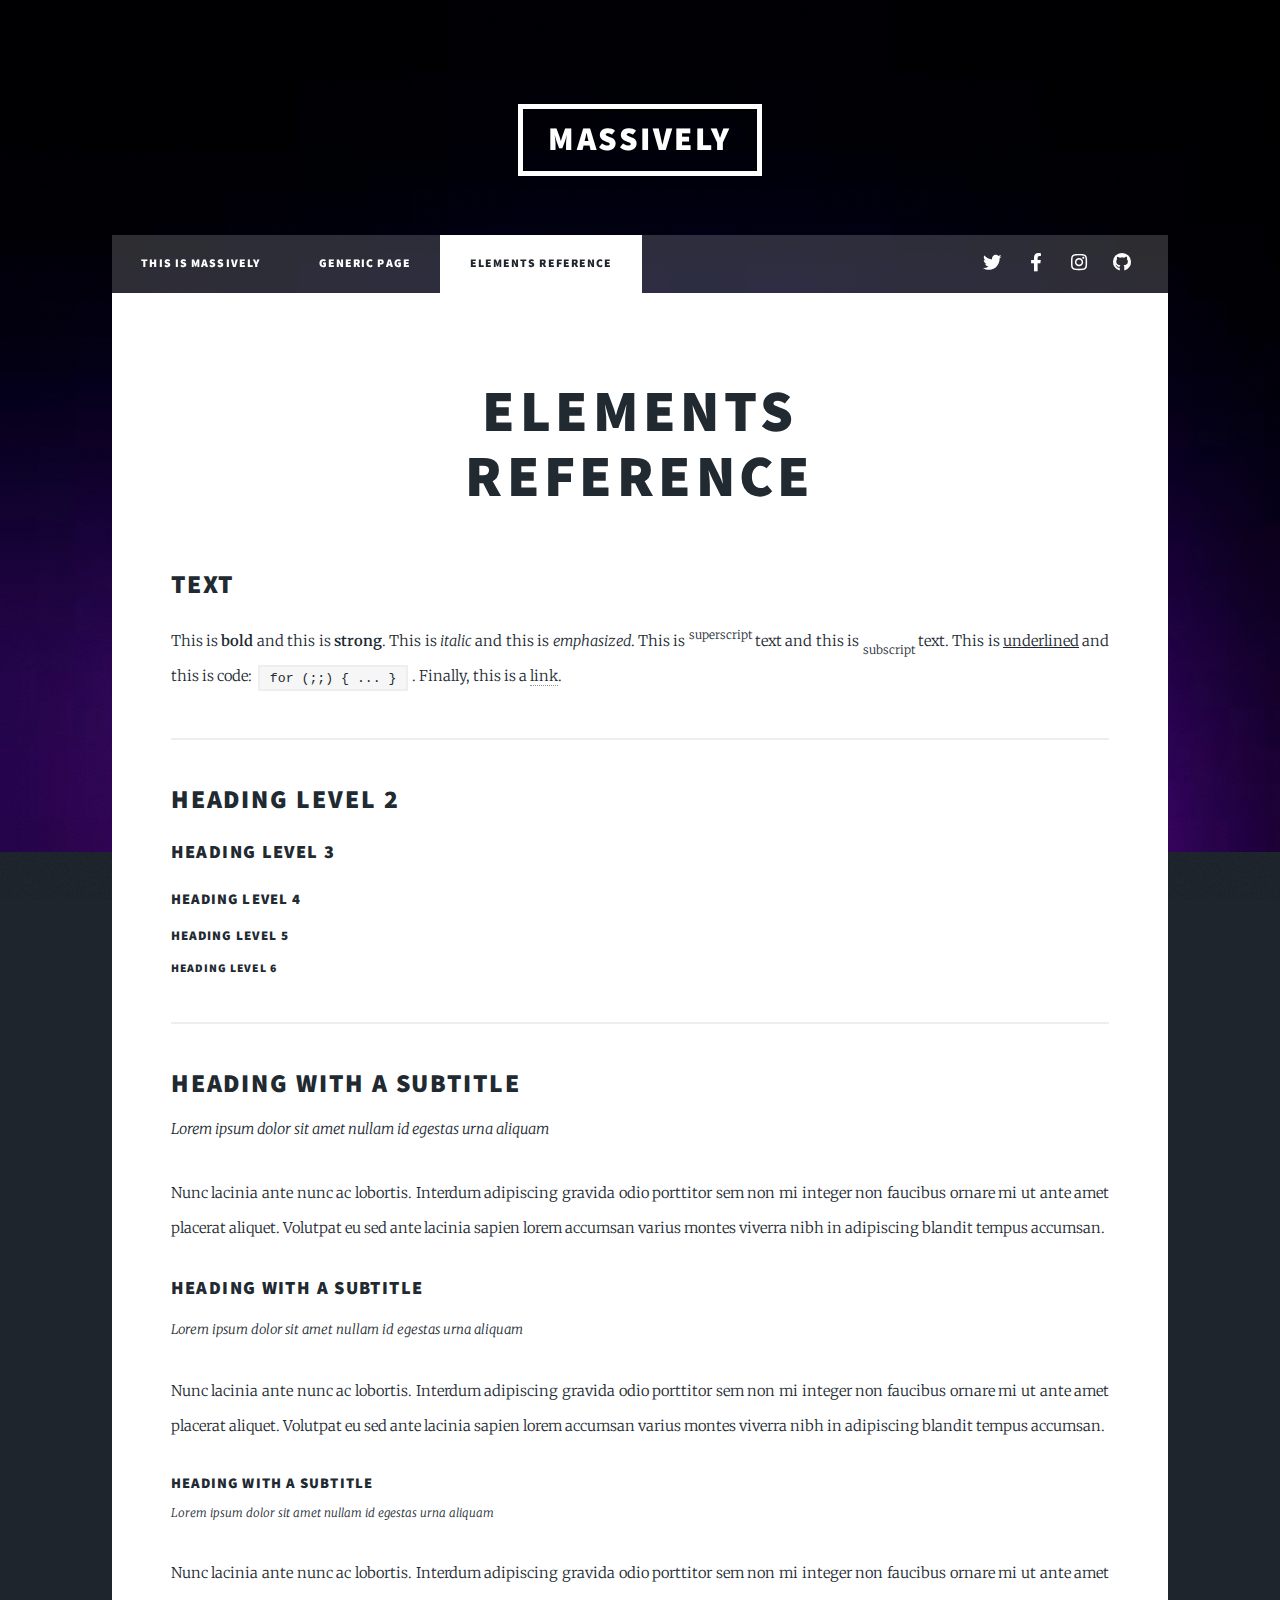
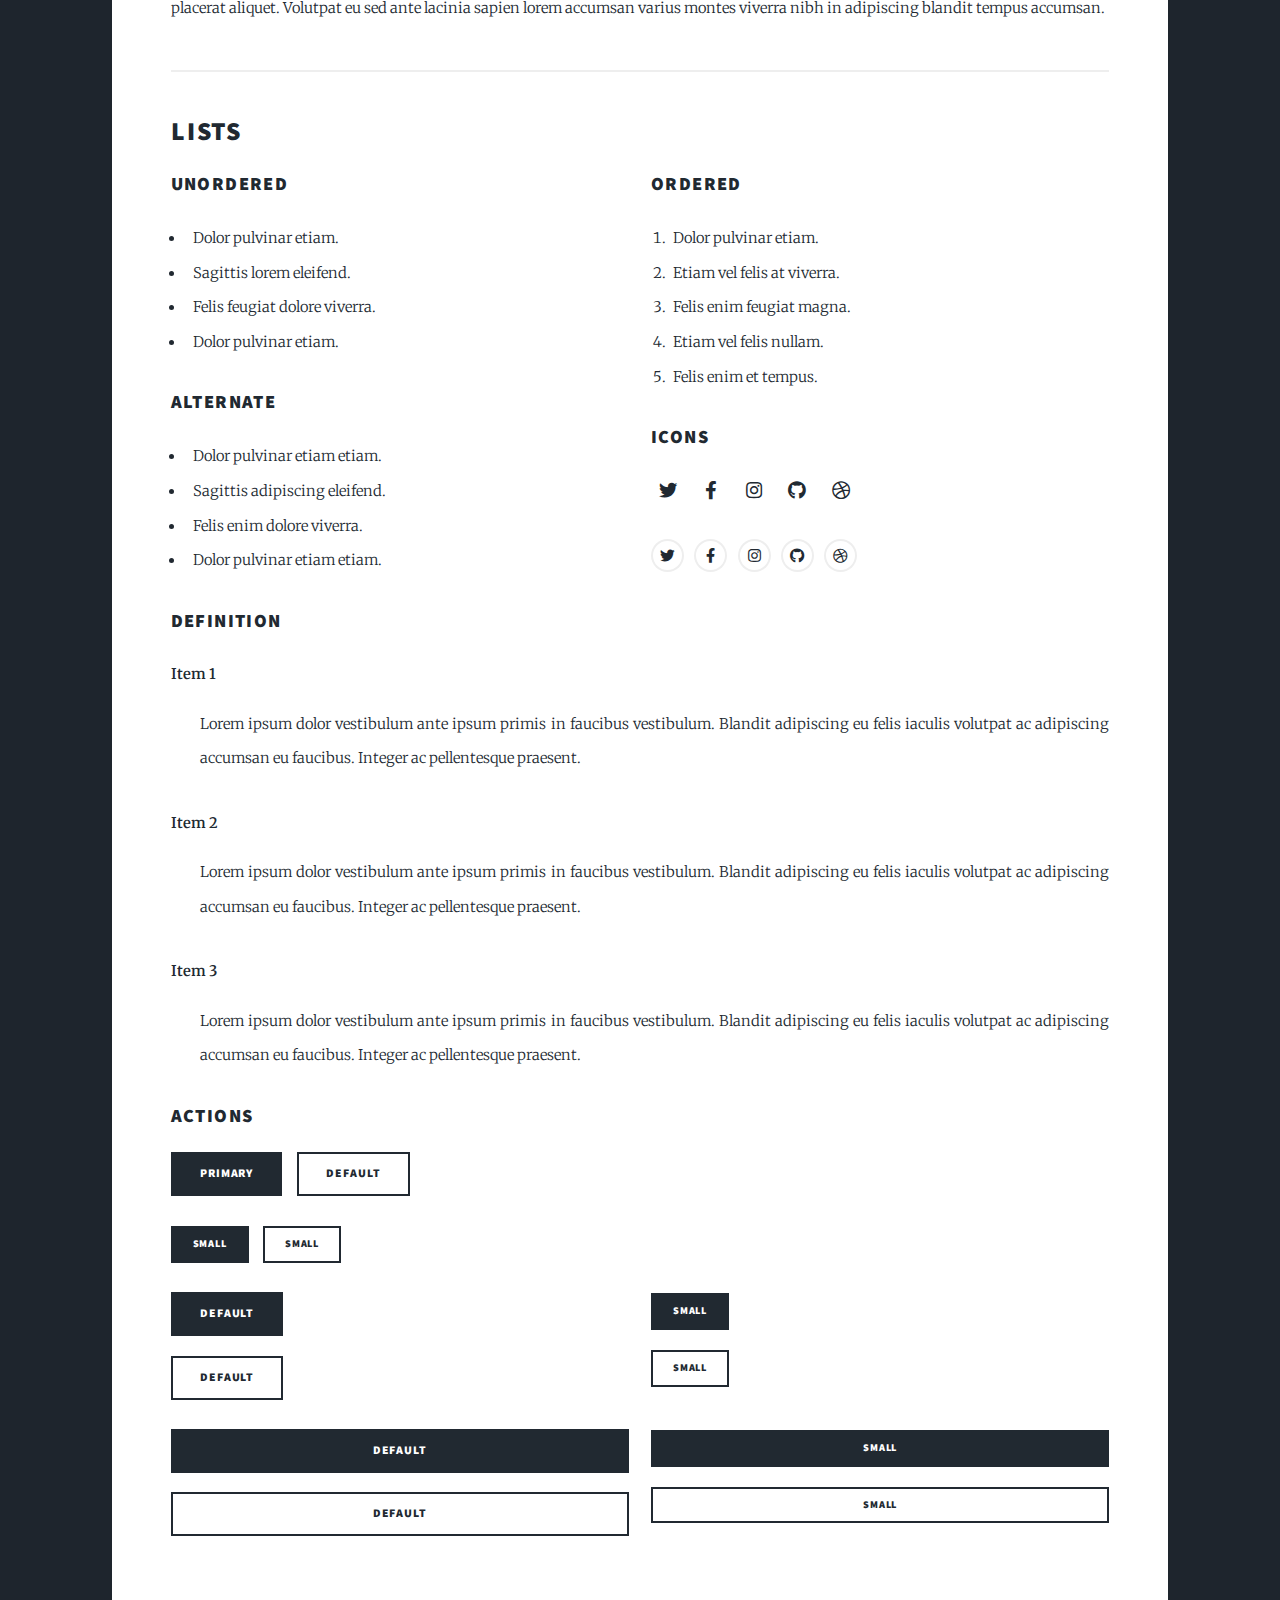
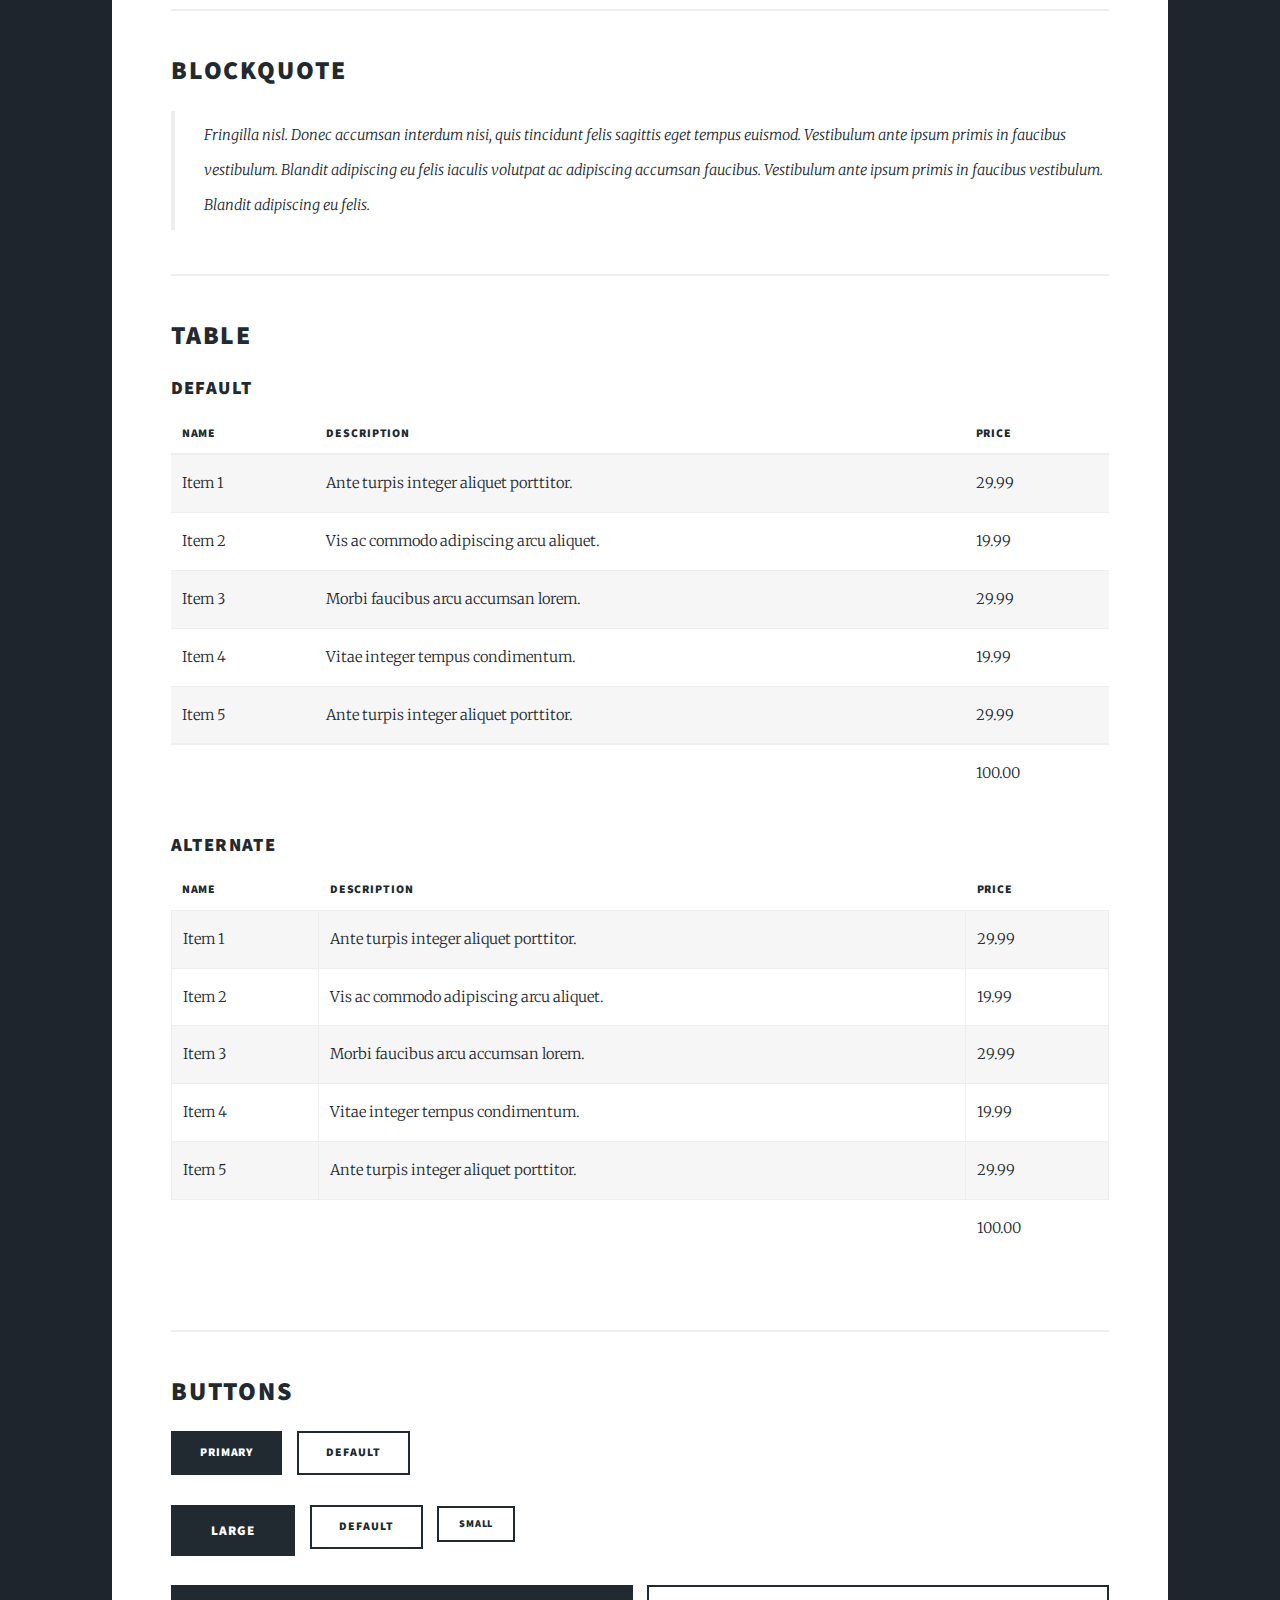
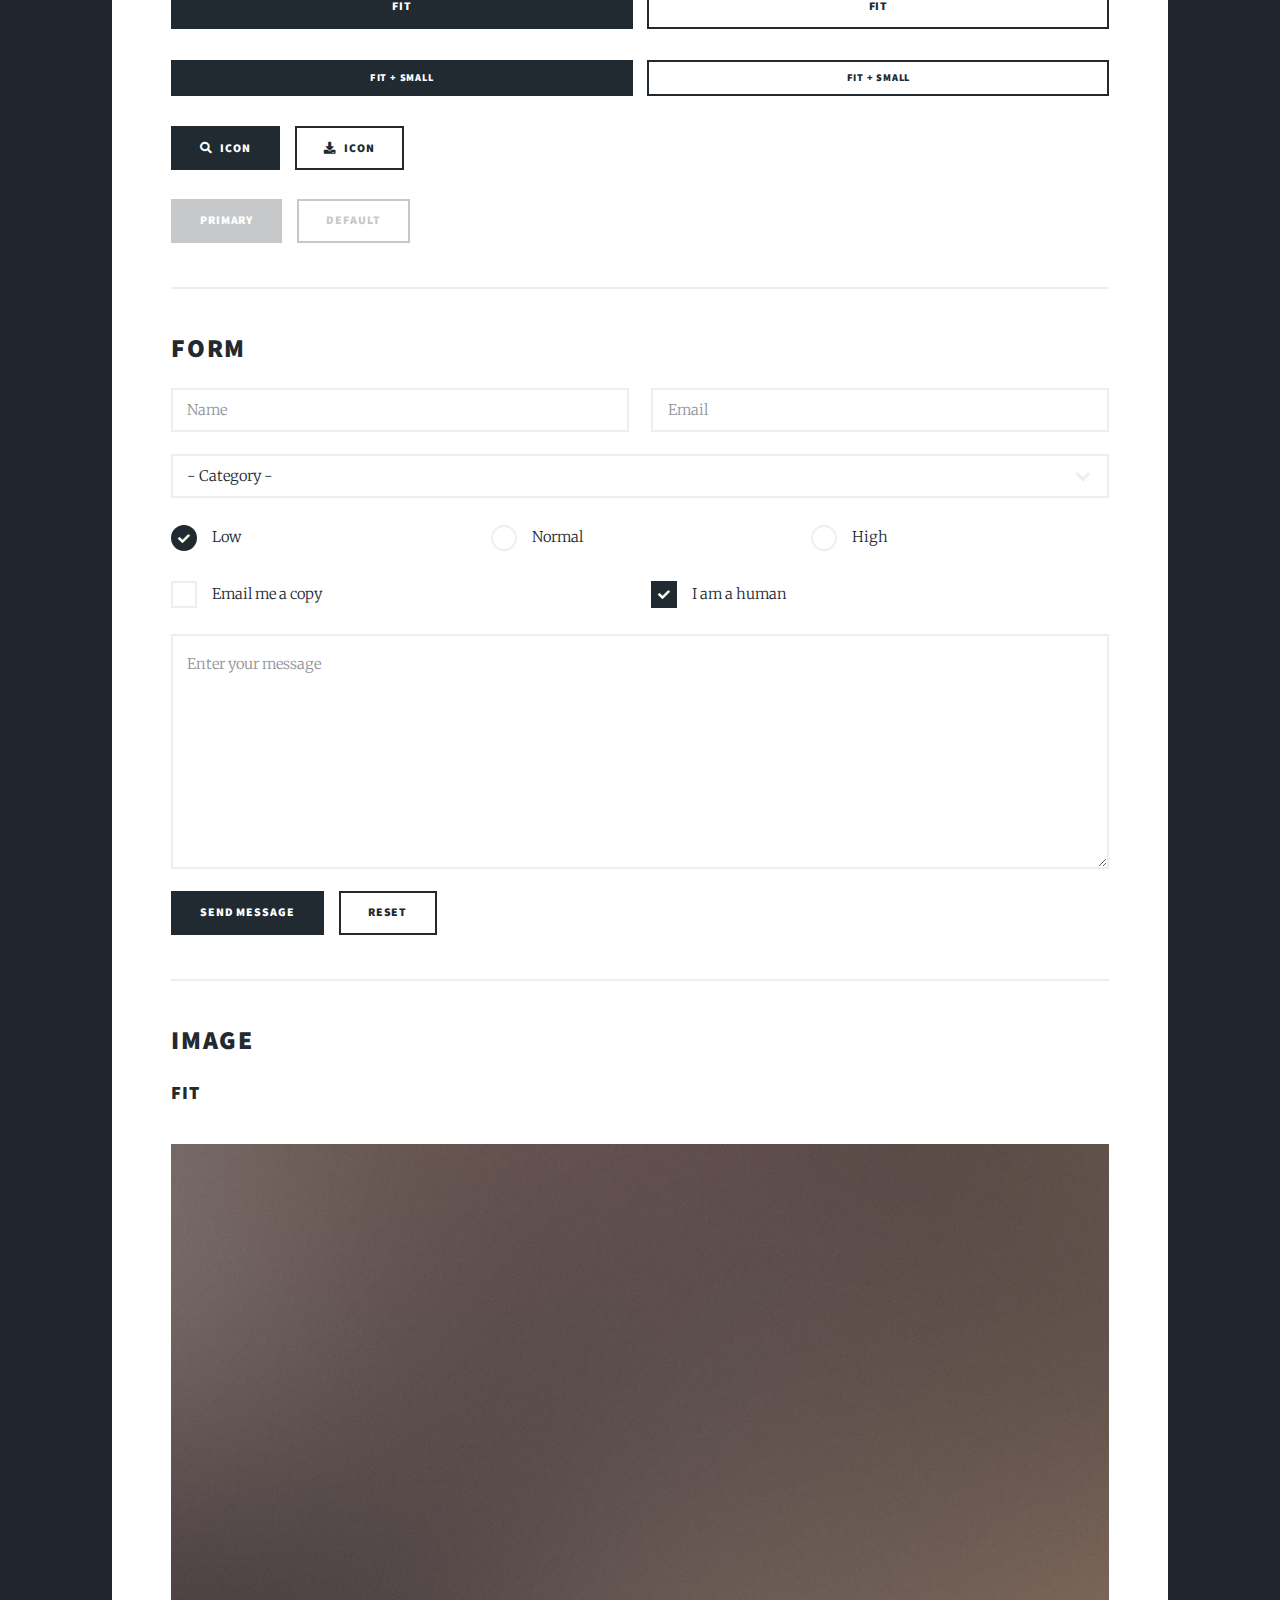
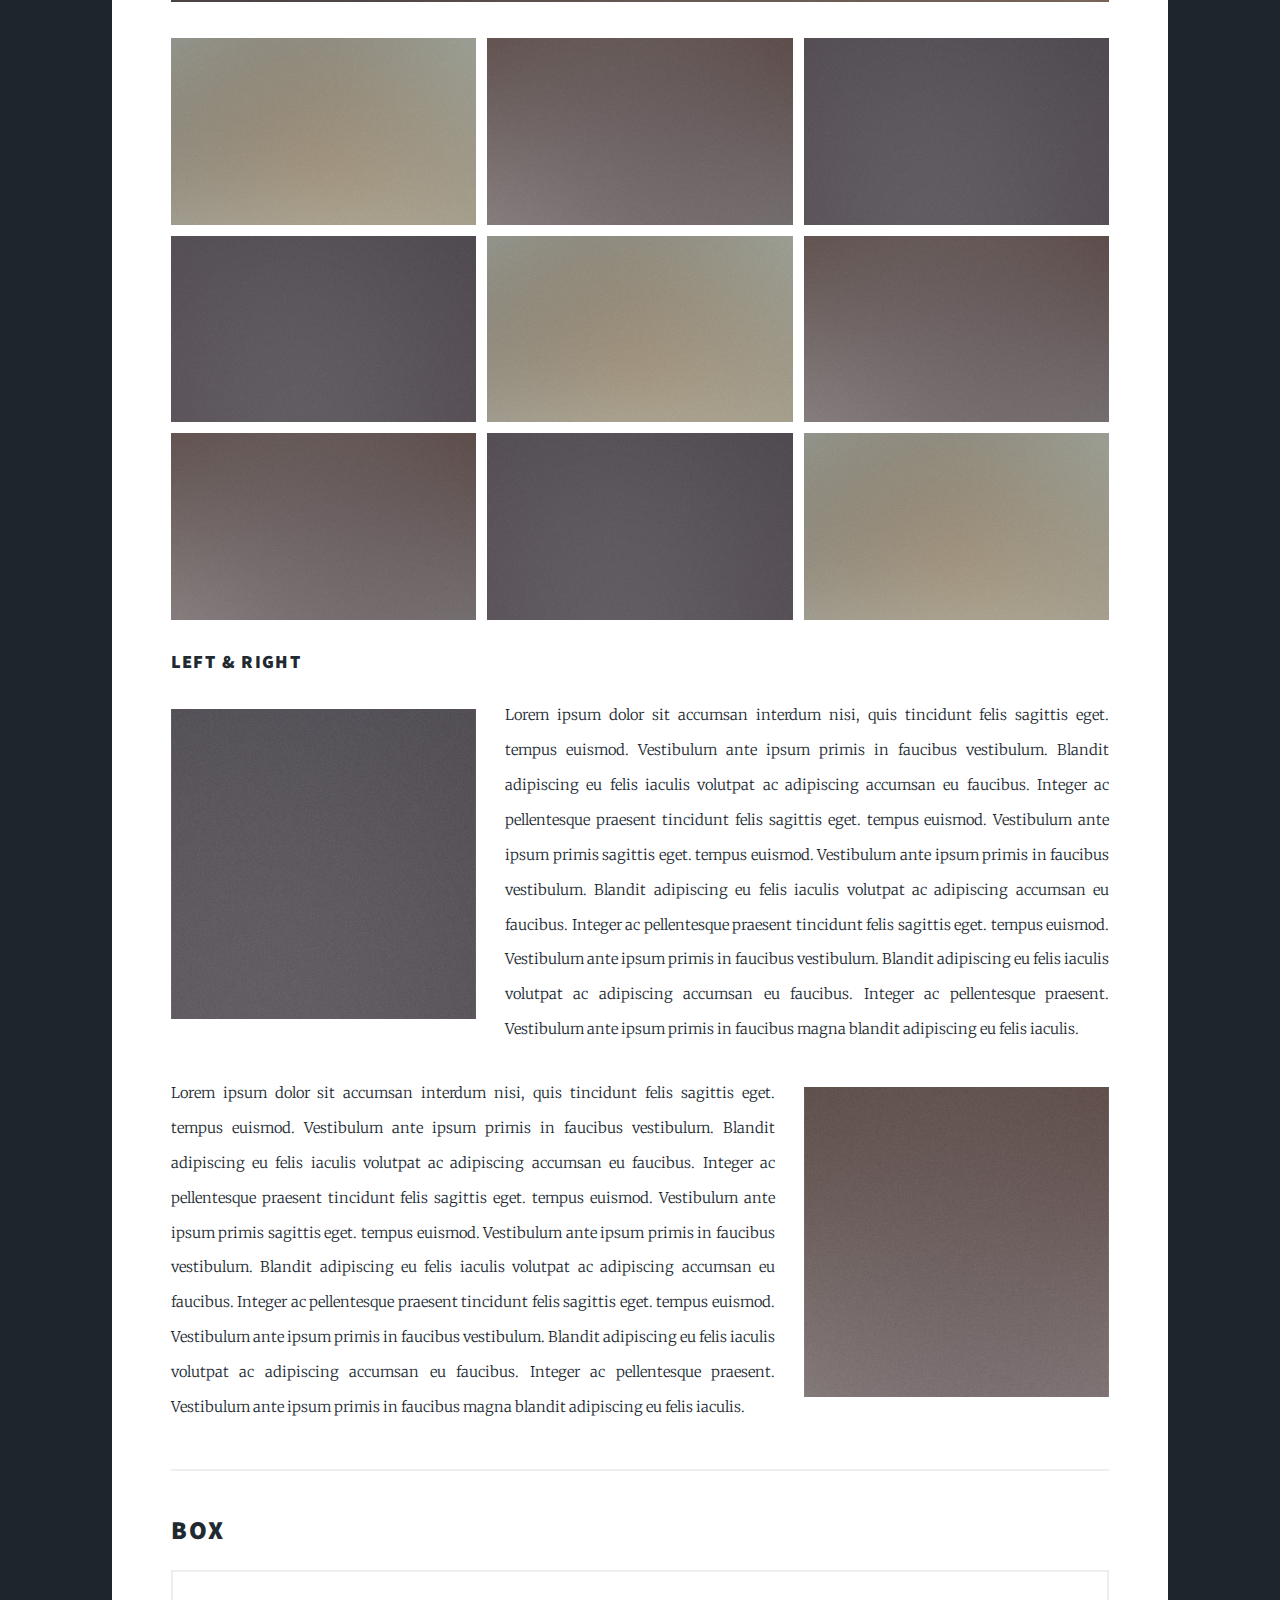
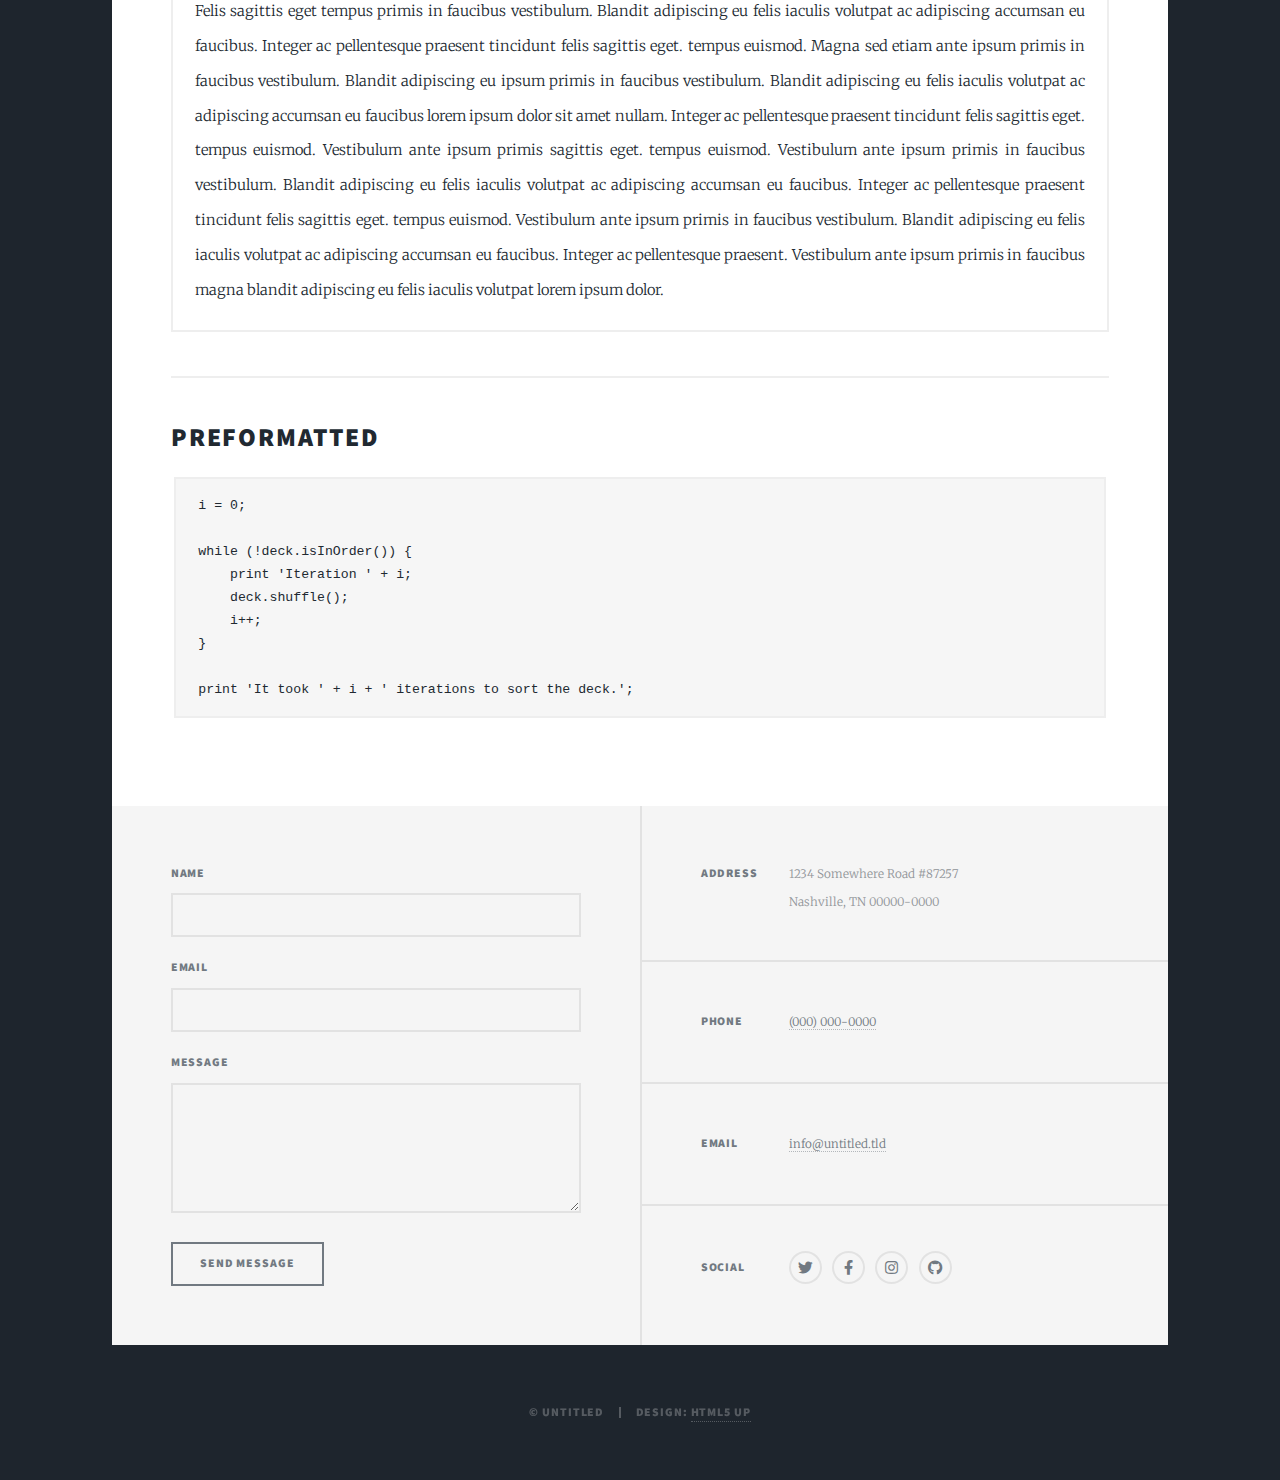
==== elements.html @ b2bcfc49 "Add files via upload" ====
<!DOCTYPE HTML>
<!--
	Massively by HTML5 UP
	html5up.net | @ajlkn
	Free for personal and commercial use under the CCA 3.0 license (html5up.net/license)
-->
<html>
	<head>
		<title>Elements Reference - Massively by HTML5 UP</title>
		<meta charset="utf-8" />
		<meta name="viewport" content="width=device-width, initial-scale=1, user-scalable=no" />
		<link rel="stylesheet" href="assets/css/main.css" />
		<noscript><link rel="stylesheet" href="assets/css/noscript.css" /></noscript>
	</head>
	<body class="is-preload">

		<!-- Wrapper -->
			<div id="wrapper">

				<!-- Header -->
					<header id="header">
						<a href="index.html" class="logo">Massively</a>
					</header>

				<!-- Nav -->
					<nav id="nav">
						<ul class="links">
							<li><a href="index.html">This is Massively</a></li>
							<li><a href="generic.html">Generic Page</a></li>
							<li class="active"><a href="elements.html">Elements Reference</a></li>
						</ul>
						<ul class="icons">
							<li><a href="#" class="icon brands fa-twitter"><span class="label">Twitter</span></a></li>
							<li><a href="#" class="icon brands fa-facebook-f"><span class="label">Facebook</span></a></li>
							<li><a href="#" class="icon brands fa-instagram"><span class="label">Instagram</span></a></li>
							<li><a href="#" class="icon brands fa-github"><span class="label">GitHub</span></a></li>
						</ul>
					</nav>

				<!-- Main -->
					<div id="main">

						<!-- Post -->
							<section class="post">
								<header class="major">
									<h1>Elements<br />
									Reference</h1>
								</header>

								<!-- Text stuff -->
									<h2>Text</h2>
									<p>This is <b>bold</b> and this is <strong>strong</strong>. This is <i>italic</i> and this is <em>emphasized</em>.
									This is <sup>superscript</sup> text and this is <sub>subscript</sub> text.
									This is <u>underlined</u> and this is code: <code>for (;;) { ... }</code>.
									Finally, this is a <a href="#">link</a>.</p>
									<hr />
									<h2>Heading Level 2</h2>
									<h3>Heading Level 3</h3>
									<h4>Heading Level 4</h4>
									<h5>Heading Level 5</h5>
									<h6>Heading Level 6</h6>
									<hr />
									<header>
										<h2>Heading with a Subtitle</h2>
										<p>Lorem ipsum dolor sit amet nullam id egestas urna aliquam</p>
									</header>
									<p>Nunc lacinia ante nunc ac lobortis. Interdum adipiscing gravida odio porttitor sem non mi integer non faucibus ornare mi ut ante amet placerat aliquet. Volutpat eu sed ante lacinia sapien lorem accumsan varius montes viverra nibh in adipiscing blandit tempus accumsan.</p>
									<header>
										<h3>Heading with a Subtitle</h3>
										<p>Lorem ipsum dolor sit amet nullam id egestas urna aliquam</p>
									</header>
									<p>Nunc lacinia ante nunc ac lobortis. Interdum adipiscing gravida odio porttitor sem non mi integer non faucibus ornare mi ut ante amet placerat aliquet. Volutpat eu sed ante lacinia sapien lorem accumsan varius montes viverra nibh in adipiscing blandit tempus accumsan.</p>
									<header>
										<h4>Heading with a Subtitle</h4>
										<p>Lorem ipsum dolor sit amet nullam id egestas urna aliquam</p>
									</header>
									<p>Nunc lacinia ante nunc ac lobortis. Interdum adipiscing gravida odio porttitor sem non mi integer non faucibus ornare mi ut ante amet placerat aliquet. Volutpat eu sed ante lacinia sapien lorem accumsan varius montes viverra nibh in adipiscing blandit tempus accumsan.</p>

									<hr />

								<!-- Lists -->
									<h2>Lists</h2>
									<div class="row">
										<div class="col-6 col-12-small">

											<h3>Unordered</h3>
											<ul>
												<li>Dolor pulvinar etiam.</li>
												<li>Sagittis lorem eleifend.</li>
												<li>Felis feugiat dolore viverra.</li>
												<li>Dolor pulvinar etiam.</li>
											</ul>

											<h3>Alternate</h3>
											<ul class="alt">
												<li>Dolor pulvinar etiam etiam.</li>
												<li>Sagittis adipiscing eleifend.</li>
												<li>Felis enim dolore viverra.</li>
												<li>Dolor pulvinar etiam etiam.</li>
											</ul>

										</div>
										<div class="col-6 col-12-small">

											<h3>Ordered</h3>
											<ol>
												<li>Dolor pulvinar etiam.</li>
												<li>Etiam vel felis at viverra.</li>
												<li>Felis enim feugiat magna.</li>
												<li>Etiam vel felis nullam.</li>
												<li>Felis enim et tempus.</li>
											</ol>

											<h3>Icons</h3>
											<ul class="icons">
												<li><a href="#" class="icon brands fa-twitter"><span class="label">Twitter</span></a></li>
												<li><a href="#" class="icon brands fa-facebook-f"><span class="label">Facebook</span></a></li>
												<li><a href="#" class="icon brands fa-instagram"><span class="label">Instagram</span></a></li>
												<li><a href="#" class="icon brands fa-github"><span class="label">Github</span></a></li>
												<li><a href="#" class="icon brands fa-dribbble"><span class="label">Dribbble</span></a></li>
											</ul>
											<ul class="icons alt">
												<li><a href="#" class="icon brands alt fa-twitter"><span class="label">Twitter</span></a></li>
												<li><a href="#" class="icon brands alt fa-facebook-f"><span class="label">Facebook</span></a></li>
												<li><a href="#" class="icon brands alt fa-instagram"><span class="label">Instagram</span></a></li>
												<li><a href="#" class="icon brands alt fa-github"><span class="label">Github</span></a></li>
												<li><a href="#" class="icon brands alt fa-dribbble"><span class="label">Dribbble</span></a></li>
											</ul>

										</div>
									</div>
									<h3>Definition</h3>
									<dl>
										<dt>Item 1</dt>
										<dd>
											<p>Lorem ipsum dolor vestibulum ante ipsum primis in faucibus vestibulum. Blandit adipiscing eu felis iaculis volutpat ac adipiscing accumsan eu faucibus. Integer ac pellentesque praesent.</p>
										</dd>
										<dt>Item 2</dt>
										<dd>
											<p>Lorem ipsum dolor vestibulum ante ipsum primis in faucibus vestibulum. Blandit adipiscing eu felis iaculis volutpat ac adipiscing accumsan eu faucibus. Integer ac pellentesque praesent.</p>
										</dd>
										<dt>Item 3</dt>
										<dd>
											<p>Lorem ipsum dolor vestibulum ante ipsum primis in faucibus vestibulum. Blandit adipiscing eu felis iaculis volutpat ac adipiscing accumsan eu faucibus. Integer ac pellentesque praesent.</p>
										</dd>
									</dl>

									<h3>Actions</h3>
									<ul class="actions">
										<li><a href="#" class="button primary">Primary</a></li>
										<li><a href="#" class="button">Default</a></li>
									</ul>
									<ul class="actions small">
										<li><a href="#" class="button primary small">Small</a></li>
										<li><a href="#" class="button small">Small</a></li>
									</ul>
									<div class="row">
										<div class="col-6 col-12-small">
											<ul class="actions stacked">
												<li><a href="#" class="button primary">Default</a></li>
												<li><a href="#" class="button">Default</a></li>
											</ul>
										</div>
										<div class="col-6 col-12-small">
											<ul class="actions stacked">
												<li><a href="#" class="button primary small">Small</a></li>
												<li><a href="#" class="button small">Small</a></li>
											</ul>
										</div>
									</div>
									<div class="row">
										<div class="col-6 col-12-small">
											<ul class="actions stacked">
												<li><a href="#" class="button primary fit">Default</a></li>
												<li><a href="#" class="button fit">Default</a></li>
											</ul>
										</div>
										<div class="col-6 col-12-small">
											<ul class="actions stacked">
												<li><a href="#" class="button primary small fit">Small</a></li>
												<li><a href="#" class="button small fit">Small</a></li>
											</ul>
										</div>
									</div>

									<hr />

								<!-- Blockquote -->
									<h2>Blockquote</h2>
									<blockquote>Fringilla nisl. Donec accumsan interdum nisi, quis tincidunt felis sagittis eget tempus euismod. Vestibulum ante ipsum primis in faucibus vestibulum. Blandit adipiscing eu felis iaculis volutpat ac adipiscing accumsan faucibus. Vestibulum ante ipsum primis in faucibus vestibulum. Blandit adipiscing eu felis.</blockquote>

									<hr />

								<!-- Table -->
									<h2>Table</h2>

									<h3>Default</h3>
									<div class="table-wrapper">
										<table>
											<thead>
												<tr>
													<th>Name</th>
													<th>Description</th>
													<th>Price</th>
												</tr>
											</thead>
											<tbody>
												<tr>
													<td>Item 1</td>
													<td>Ante turpis integer aliquet porttitor.</td>
													<td>29.99</td>
												</tr>
												<tr>
													<td>Item 2</td>
													<td>Vis ac commodo adipiscing arcu aliquet.</td>
													<td>19.99</td>
												</tr>
												<tr>
													<td>Item 3</td>
													<td> Morbi faucibus arcu accumsan lorem.</td>
													<td>29.99</td>
												</tr>
												<tr>
													<td>Item 4</td>
													<td>Vitae integer tempus condimentum.</td>
													<td>19.99</td>
												</tr>
												<tr>
													<td>Item 5</td>
													<td>Ante turpis integer aliquet porttitor.</td>
													<td>29.99</td>
												</tr>
											</tbody>
											<tfoot>
												<tr>
													<td colspan="2"></td>
													<td>100.00</td>
												</tr>
											</tfoot>
										</table>
									</div>

									<h3>Alternate</h3>
									<div class="table-wrapper">
										<table class="alt">
											<thead>
												<tr>
													<th>Name</th>
													<th>Description</th>
													<th>Price</th>
												</tr>
											</thead>
											<tbody>
												<tr>
													<td>Item 1</td>
													<td>Ante turpis integer aliquet porttitor.</td>
													<td>29.99</td>
												</tr>
												<tr>
													<td>Item 2</td>
													<td>Vis ac commodo adipiscing arcu aliquet.</td>
													<td>19.99</td>
												</tr>
												<tr>
													<td>Item 3</td>
													<td> Morbi faucibus arcu accumsan lorem.</td>
													<td>29.99</td>
												</tr>
												<tr>
													<td>Item 4</td>
													<td>Vitae integer tempus condimentum.</td>
													<td>19.99</td>
												</tr>
												<tr>
													<td>Item 5</td>
													<td>Ante turpis integer aliquet porttitor.</td>
													<td>29.99</td>
												</tr>
											</tbody>
											<tfoot>
												<tr>
													<td colspan="2"></td>
													<td>100.00</td>
												</tr>
											</tfoot>
										</table>
									</div>

									<hr />

								<!-- Buttons -->
									<h2>Buttons</h2>
									<ul class="actions">
										<li><a href="#" class="button primary">Primary</a></li>
										<li><a href="#" class="button">Default</a></li>
									</ul>
									<ul class="actions">
										<li><a href="#" class="button primary large">Large</a></li>
										<li><a href="#" class="button">Default</a></li>
										<li><a href="#" class="button small">Small</a></li>
									</ul>
									<ul class="actions fit">
										<li><a href="#" class="button primary fit">Fit</a></li>
										<li><a href="#" class="button fit">Fit</a></li>
									</ul>
									<ul class="actions fit small">
										<li><a href="#" class="button primary fit small">Fit + Small</a></li>
										<li><a href="#" class="button fit small">Fit + Small</a></li>
									</ul>
									<ul class="actions">
										<li><a href="#" class="button primary icon solid fa-search">Icon</a></li>
										<li><a href="#" class="button icon solid fa-download">Icon</a></li>
									</ul>
									<ul class="actions">
										<li><span class="button primary disabled">Primary</span></li>
										<li><span class="button disabled">Default</span></li>
									</ul>

									<hr />

								<!-- Form -->
									<h2>Form</h2>

									<form method="post" action="#">
										<div class="row gtr-uniform">
											<div class="col-6 col-12-xsmall">
												<input type="text" name="demo-name" id="demo-name" value="" placeholder="Name" />
											</div>
											<div class="col-6 col-12-xsmall">
												<input type="email" name="demo-email" id="demo-email" value="" placeholder="Email" />
											</div>
											<!-- Break -->
											<div class="col-12">
												<select name="demo-category" id="demo-category">
													<option value="">- Category -</option>
													<option value="1">Manufacturing</option>
													<option value="1">Shipping</option>
													<option value="1">Administration</option>
													<option value="1">Human Resources</option>
												</select>
											</div>
											<!-- Break -->
											<div class="col-4 col-12-small">
												<input type="radio" id="demo-priority-low" name="demo-priority" checked>
												<label for="demo-priority-low">Low</label>
											</div>
											<div class="col-4 col-12-small">
												<input type="radio" id="demo-priority-normal" name="demo-priority">
												<label for="demo-priority-normal">Normal</label>
											</div>
											<div class="col-4 col-12-small">
												<input type="radio" id="demo-priority-high" name="demo-priority">
												<label for="demo-priority-high">High</label>
											</div>
											<!-- Break -->
											<div class="col-6 col-12-small">
												<input type="checkbox" id="demo-copy" name="demo-copy">
												<label for="demo-copy">Email me a copy</label>
											</div>
											<div class="col-6 col-12-small">
												<input type="checkbox" id="demo-human" name="demo-human" checked>
												<label for="demo-human">I am a human</label>
											</div>
											<!-- Break -->
											<div class="col-12">
												<textarea name="demo-message" id="demo-message" placeholder="Enter your message" rows="6"></textarea>
											</div>
											<!-- Break -->
											<div class="col-12">
												<ul class="actions">
													<li><input type="submit" value="Send Message" class="primary" /></li>
													<li><input type="reset" value="Reset" /></li>
												</ul>
											</div>
										</div>
									</form>

									<hr />

								<!-- Image -->
									<h2>Image</h2>

									<h3>Fit</h3>
									<span class="image fit"><img src="images/pic01.jpg" alt="" /></span>
									<div class="box alt">
										<div class="row gtr-50 gtr-uniform">
											<div class="col-4"><span class="image fit"><img src="images/pic02.jpg" alt="" /></span></div>
											<div class="col-4"><span class="image fit"><img src="images/pic03.jpg" alt="" /></span></div>
											<div class="col-4"><span class="image fit"><img src="images/pic04.jpg" alt="" /></span></div>
											<!-- Break -->
											<div class="col-4"><span class="image fit"><img src="images/pic04.jpg" alt="" /></span></div>
											<div class="col-4"><span class="image fit"><img src="images/pic02.jpg" alt="" /></span></div>
											<div class="col-4"><span class="image fit"><img src="images/pic03.jpg" alt="" /></span></div>
											<!-- Break -->
											<div class="col-4"><span class="image fit"><img src="images/pic03.jpg" alt="" /></span></div>
											<div class="col-4"><span class="image fit"><img src="images/pic04.jpg" alt="" /></span></div>
											<div class="col-4"><span class="image fit"><img src="images/pic02.jpg" alt="" /></span></div>
										</div>
									</div>

									<h3>Left &amp; Right</h3>
									<p><span class="image left"><img src="images/pic08.jpg" alt="" /></span>Lorem ipsum dolor sit accumsan interdum nisi, quis tincidunt felis sagittis eget. tempus euismod. Vestibulum ante ipsum primis in faucibus vestibulum. Blandit adipiscing eu felis iaculis volutpat ac adipiscing accumsan eu faucibus. Integer ac pellentesque praesent tincidunt felis sagittis eget. tempus euismod. Vestibulum ante ipsum primis sagittis eget. tempus euismod. Vestibulum ante ipsum primis in faucibus vestibulum. Blandit adipiscing eu felis iaculis volutpat ac adipiscing accumsan eu faucibus. Integer ac pellentesque praesent tincidunt felis sagittis eget. tempus euismod. Vestibulum ante ipsum primis in faucibus vestibulum. Blandit adipiscing eu felis iaculis volutpat ac adipiscing accumsan eu faucibus. Integer ac pellentesque praesent. Vestibulum ante ipsum primis in faucibus magna blandit adipiscing eu felis iaculis.</p>
									<p><span class="image right"><img src="images/pic09.jpg" alt="" /></span>Lorem ipsum dolor sit accumsan interdum nisi, quis tincidunt felis sagittis eget. tempus euismod. Vestibulum ante ipsum primis in faucibus vestibulum. Blandit adipiscing eu felis iaculis volutpat ac adipiscing accumsan eu faucibus. Integer ac pellentesque praesent tincidunt felis sagittis eget. tempus euismod. Vestibulum ante ipsum primis sagittis eget. tempus euismod. Vestibulum ante ipsum primis in faucibus vestibulum. Blandit adipiscing eu felis iaculis volutpat ac adipiscing accumsan eu faucibus. Integer ac pellentesque praesent tincidunt felis sagittis eget. tempus euismod. Vestibulum ante ipsum primis in faucibus vestibulum. Blandit adipiscing eu felis iaculis volutpat ac adipiscing accumsan eu faucibus. Integer ac pellentesque praesent. Vestibulum ante ipsum primis in faucibus magna blandit adipiscing eu felis iaculis.</p>

									<hr />

								<!-- Box -->
									<h2>Box</h2>
									<div class="box">
										<p>Felis sagittis eget tempus primis in faucibus vestibulum. Blandit adipiscing eu felis iaculis volutpat ac adipiscing accumsan eu faucibus. Integer ac pellentesque praesent tincidunt felis sagittis eget. tempus euismod. Magna sed etiam ante ipsum primis in faucibus vestibulum. Blandit adipiscing eu ipsum primis in faucibus vestibulum. Blandit adipiscing eu felis iaculis volutpat ac adipiscing accumsan eu faucibus lorem ipsum dolor sit amet nullam. Integer ac pellentesque praesent tincidunt felis sagittis eget. tempus euismod. Vestibulum ante ipsum primis sagittis eget. tempus euismod. Vestibulum ante ipsum primis in faucibus vestibulum. Blandit adipiscing eu felis iaculis volutpat ac adipiscing accumsan eu faucibus. Integer ac pellentesque praesent tincidunt felis sagittis eget. tempus euismod. Vestibulum ante ipsum primis in faucibus vestibulum. Blandit adipiscing eu felis iaculis volutpat ac adipiscing accumsan eu faucibus. Integer ac pellentesque praesent. Vestibulum ante ipsum primis in faucibus magna blandit adipiscing eu felis iaculis volutpat lorem ipsum dolor.</p>
									</div>

									<hr />

								<!-- Preformatted Code -->
									<h2>Preformatted</h2>
									<pre><code>i = 0;

while (!deck.isInOrder()) {
    print 'Iteration ' + i;
    deck.shuffle();
    i++;
}

print 'It took ' + i + ' iterations to sort the deck.';
</code></pre>

							</section>

					</div>

				<!-- Footer -->
					<footer id="footer">
						<section>
							<form method="post" action="#">
								<div class="fields">
									<div class="field">
										<label for="name">Name</label>
										<input type="text" name="name" id="name" />
									</div>
									<div class="field">
										<label for="email">Email</label>
										<input type="text" name="email" id="email" />
									</div>
									<div class="field">
										<label for="message">Message</label>
										<textarea name="message" id="message" rows="3"></textarea>
									</div>
								</div>
								<ul class="actions">
									<li><input type="submit" value="Send Message" /></li>
								</ul>
							</form>
						</section>
						<section class="split contact">
							<section class="alt">
								<h3>Address</h3>
								<p>1234 Somewhere Road #87257<br />
								Nashville, TN 00000-0000</p>
							</section>
							<section>
								<h3>Phone</h3>
								<p><a href="#">(000) 000-0000</a></p>
							</section>
							<section>
								<h3>Email</h3>
								<p><a href="#">info@untitled.tld</a></p>
							</section>
							<section>
								<h3>Social</h3>
								<ul class="icons alt">
									<li><a href="#" class="icon brands alt fa-twitter"><span class="label">Twitter</span></a></li>
									<li><a href="#" class="icon brands alt fa-facebook-f"><span class="label">Facebook</span></a></li>
									<li><a href="#" class="icon brands alt fa-instagram"><span class="label">Instagram</span></a></li>
									<li><a href="#" class="icon brands alt fa-github"><span class="label">GitHub</span></a></li>
								</ul>
							</section>
						</section>
					</footer>

				<!-- Copyright -->
					<div id="copyright">
						<ul><li>&copy; Untitled</li><li>Design: <a href="https://html5up.net">HTML5 UP</a></li></ul>
					</div>

			</div>

		<!-- Scripts -->
			<script src="assets/js/jquery.min.js"></script>
			<script src="assets/js/jquery.scrollex.min.js"></script>
			<script src="assets/js/jquery.scrolly.min.js"></script>
			<script src="assets/js/browser.min.js"></script>
			<script src="assets/js/breakpoints.min.js"></script>
			<script src="assets/js/util.js"></script>
			<script src="assets/js/main.js"></script>

	</body>
</html>
---- assets/css/main.css ----
@import url(fontawesome-all.min.css);
@import url("https://fonts.googleapis.com/css?family=Merriweather:300,700,300italic,700italic|Source+Sans+Pro:900");

/*
	Massively by HTML5 UP
	html5up.net | @ajlkn
	Free for personal and commercial use under the CCA 3.0 license (html5up.net/license)
*/

html, body, div, span, applet, object,
iframe, h1, h2, h3, h4, h5, h6, p, blockquote,
pre, a, abbr, acronym, address, big, cite,
code, del, dfn, em, img, ins, kbd, q, s, samp,
small, strike, strong, sub, sup, tt, var, b,
u, i, center, dl, dt, dd, ol, ul, li, fieldset,
form, label, legend, table, caption, tbody,
tfoot, thead, tr, th, td, article, aside,
canvas, details, embed, figure, figcaption,
footer, header, hgroup, menu, nav, output, ruby,
section, summary, time, mark, audio, video {
	margin: 0;
	padding: 0;
	border: 0;
	font-size: 100%;
	font: inherit;
	vertical-align: baseline;}

article, aside, details, figcaption, figure,
footer, header, hgroup, menu, nav, section {
	display: block;}

body {
	line-height: 1;
}

ol, ul {
	list-style: none;
}

blockquote, q {
	quotes: none;
}

	blockquote:before, blockquote:after, q:before, q:after {
		content: '';
		content: none;
	}

table {
	border-collapse: collapse;
	border-spacing: 0;
}

body {
	-webkit-text-size-adjust: none;
}

mark {
	background-color: transparent;
	color: inherit;
}

input::-moz-focus-inner {
	border: 0;
	padding: 0;
}

input, select, textarea {
	-moz-appearance: none;
	-webkit-appearance: none;
	-ms-appearance: none;
	appearance: none;
}

/* Basic */

	@-ms-viewport {
		width: device-width;
	}

	body {
		-ms-overflow-style: scrollbar;
	}

	@media screen and (max-width: 480px) {

		html, body {
			min-width: 320px;
		}

	}

	html {
		box-sizing: border-box;
	}

	*, *:before, *:after {
		box-sizing: inherit;
	}

	body {
		background-color: #1e252d;
	}

		body.is-preload *, body.is-preload *:before, body.is-preload *:after {
			-moz-animation: none !important;
			-webkit-animation: none !important;
			-ms-animation: none !important;
			animation: none !important;
			-moz-transition: none !important;
			-webkit-transition: none !important;
			-ms-transition: none !important;
			transition: none !important;
		}

/* Type */

	html {
		font-size: 16pt;
	}

		@media screen and (max-width: 1680px) {

			html {
				font-size: 12pt;
			}

		}

		@media screen and (max-width: 1280px) {

			html {
				font-size: 11pt;
			}

		}

		@media screen and (max-width: 360px) {

			html {
				font-size: 10pt;
			}

		}

	body {
		color: #212931;
	}

	body, input, select, textarea {
		font-family: "Merriweather", Georgia, serif;
		font-weight: 300;
		font-size: 1rem;
		line-height: 2.375;
	}

	a {
		-moz-transition: color 0.2s ease-in-out, background-color 0.2s ease-in-out, border-color 0.2s ease-in-out, box-shadow 0.2s ease-in-out;
		-webkit-transition: color 0.2s ease-in-out, background-color 0.2s ease-in-out, border-color 0.2s ease-in-out, box-shadow 0.2s ease-in-out;
		-ms-transition: color 0.2s ease-in-out, background-color 0.2s ease-in-out, border-color 0.2s ease-in-out, box-shadow 0.2s ease-in-out;
		transition: color 0.2s ease-in-out, background-color 0.2s ease-in-out, border-color 0.2s ease-in-out, box-shadow 0.2s ease-in-out;
		border-bottom: dotted 1px;
		text-decoration: none;
	}

		a:hover {
			border-bottom-color: transparent;
		}

	strong, b {
		font-weight: 600;
	}

	em, i {
		font-style: italic;
	}

	p {
		text-align: justify;
		margin: 0 0 2rem 0;
	}

	h1, h2, h3, h4, h5, h6 {
		font-family: "Source Sans Pro", Helvetica, sans-serif;
		font-weight: 900;
		line-height: 1.5;
		letter-spacing: 0.075em;
		text-transform: uppercase;
		margin: 0 0 1rem 0;
	}

		h1 a, h2 a, h3 a, h4 a, h5 a, h6 a {
			border-bottom: 0;
			color: inherit;
			text-decoration: none;
		}

	h1 {
		font-size: 4rem;
		line-height: 1.1;
		margin: 0 0 2rem 0;
	}

	h2 {
		font-size: 1.75rem;
		line-height: 1.3;
		margin: 0 0 1.5rem 0;
	}

	h3 {
		font-size: 1.25rem;
		margin: 0 0 1.5rem 0;
	}

	h4 {
		font-size: 1rem;
	}

	h5 {
		font-size: 0.9rem;
	}

	h6 {
		font-size: 0.8rem;
	}

	sub {
		font-size: 0.8rem;
		position: relative;
		top: 0.5rem;
	}

	sup {
		font-size: 0.8rem;
		position: relative;
		top: -0.5rem;
	}

	blockquote {
		border-left: solid 4px;
		font-style: italic;
		margin: 0 0 2rem 0;
		padding: 0.5rem 0 0.5rem 2rem;
	}

	code {
		border: solid 2px;
		font-family: "Courier New", monospace;
		font-size: 0.9rem;
		margin: 0 0.25rem;
		padding: 0.25rem 0.65rem;
	}

	pre {
		-webkit-overflow-scrolling: touch;
		font-family: "Courier New", monospace;
		font-size: 0.9rem;
		margin: 0 0 2rem 0;
	}

		pre code {
			display: block;
			line-height: 1.75;
			padding: 1rem 1.5rem;
			overflow-x: auto;
		}

	hr {
		border: 0;
		border-bottom: solid 2px;
		margin: 3rem 0;
	}

		hr.major {
			margin: 5rem 0;
		}

	.align-left {
		text-align: left;
	}

	.align-center {
		text-align: center;
	}

	.align-right {
		text-align: right;
	}

	input, select, textarea {
		color: #212931;
	}

	a {
		color: #212931;
		border-bottom-color: rgba(33, 41, 49, 0.5);
	}

		a:hover {
			border-bottom-color: transparent;
			color: #18bfef !important;
		}

	strong, b {
		color: #212931;
	}

	h1, h2, h3, h4, h5, h6 {
		color: #212931;
	}

	blockquote {
		border-left-color: #eeeeee;
	}

	code {
		background: rgba(220, 220, 220, 0.25);
		border-color: #eeeeee;
	}

	hr {
		border-bottom-color: #eeeeee;
	}

/* Row */

	.row {
		display: flex;
		flex-wrap: wrap;
		box-sizing: border-box;
		align-items: stretch;
	}

		.row > * {
			box-sizing: border-box;
		}

		.row.gtr-uniform > * > :last-child {
			margin-bottom: 0;
		}

		.row.aln-left {
			justify-content: flex-start;
		}

		.row.aln-center {
			justify-content: center;
		}

		.row.aln-right {
			justify-content: flex-end;
		}

		.row.aln-top {
			align-items: flex-start;
		}

		.row.aln-middle {
			align-items: center;
		}

		.row.aln-bottom {
			align-items: flex-end;
		}

		.row > .imp {
			order: -1;
		}

		.row > .col-1 {
			width: 8.33333%;
		}

		.row > .off-1 {
			margin-left: 8.33333%;
		}

		.row > .col-2 {
			width: 16.66667%;
		}

		.row > .off-2 {
			margin-left: 16.66667%;
		}

		.row > .col-3 {
			width: 25%;
		}

		.row > .off-3 {
			margin-left: 25%;
		}

		.row > .col-4 {
			width: 33.33333%;
		}

		.row > .off-4 {
			margin-left: 33.33333%;
		}

		.row > .col-5 {
			width: 41.66667%;
		}

		.row > .off-5 {
			margin-left: 41.66667%;
		}

		.row > .col-6 {
			width: 50%;
		}

		.row > .off-6 {
			margin-left: 50%;
		}

		.row > .col-7 {
			width: 58.33333%;
		}

		.row > .off-7 {
			margin-left: 58.33333%;
		}

		.row > .col-8 {
			width: 66.66667%;
		}

		.row > .off-8 {
			margin-left: 66.66667%;
		}

		.row > .col-9 {
			width: 75%;
		}

		.row > .off-9 {
			margin-left: 75%;
		}

		.row > .col-10 {
			width: 83.33333%;
		}

		.row > .off-10 {
			margin-left: 83.33333%;
		}

		.row > .col-11 {
			width: 91.66667%;
		}

		.row > .off-11 {
			margin-left: 91.66667%;
		}

		.row > .col-12 {
			width: 100%;
		}

		.row > .off-12 {
			margin-left: 100%;
		}

		.row.gtr-0 {
			margin-top: 0;
			margin-left: 0rem;
		}

			.row.gtr-0 > * {
				padding: 0 0 0 0rem;
			}

			.row.gtr-0.gtr-uniform {
				margin-top: 0rem;
			}

				.row.gtr-0.gtr-uniform > * {
					padding-top: 0rem;
				}

		.row.gtr-25 {
			margin-top: 0;
			margin-left: -0.375rem;
		}

			.row.gtr-25 > * {
				padding: 0 0 0 0.375rem;
			}

			.row.gtr-25.gtr-uniform {
				margin-top: -0.375rem;
			}

				.row.gtr-25.gtr-uniform > * {
					padding-top: 0.375rem;
				}

		.row.gtr-50 {
			margin-top: 0;
			margin-left: -0.75rem;
		}

			.row.gtr-50 > * {
				padding: 0 0 0 0.75rem;
			}

			.row.gtr-50.gtr-uniform {
				margin-top: -0.75rem;
			}

				.row.gtr-50.gtr-uniform > * {
					padding-top: 0.75rem;
				}

		.row {
			margin-top: 0;
			margin-left: -1.5rem;
		}

			.row > * {
				padding: 0 0 0 1.5rem;
			}

			.row.gtr-uniform {
				margin-top: -1.5rem;
			}

				.row.gtr-uniform > * {
					padding-top: 1.5rem;
				}

		.row.gtr-150 {
			margin-top: 0;
			margin-left: -2.25rem;
		}

			.row.gtr-150 > * {
				padding: 0 0 0 2.25rem;
			}

			.row.gtr-150.gtr-uniform {
				margin-top: -2.25rem;
			}

				.row.gtr-150.gtr-uniform > * {
					padding-top: 2.25rem;
				}

		.row.gtr-200 {
			margin-top: 0;
			margin-left: -3rem;
		}

			.row.gtr-200 > * {
				padding: 0 0 0 3rem;
			}

			.row.gtr-200.gtr-uniform {
				margin-top: -3rem;
			}

				.row.gtr-200.gtr-uniform > * {
					padding-top: 3rem;
				}

		@media screen and (max-width: 1680px) {

			.row {
				display: flex;
				flex-wrap: wrap;
				box-sizing: border-box;
				align-items: stretch;
			}

				.row > * {
					box-sizing: border-box;
				}

				.row.gtr-uniform > * > :last-child {
					margin-bottom: 0;
				}

				.row.aln-left {
					justify-content: flex-start;
				}

				.row.aln-center {
					justify-content: center;
				}

				.row.aln-right {
					justify-content: flex-end;
				}

				.row.aln-top {
					align-items: flex-start;
				}

				.row.aln-middle {
					align-items: center;
				}

				.row.aln-bottom {
					align-items: flex-end;
				}

				.row > .imp-xlarge {
					order: -1;
				}

				.row > .col-1-xlarge {
					width: 8.33333%;
				}

				.row > .off-1-xlarge {
					margin-left: 8.33333%;
				}

				.row > .col-2-xlarge {
					width: 16.66667%;
				}

				.row > .off-2-xlarge {
					margin-left: 16.66667%;
				}

				.row > .col-3-xlarge {
					width: 25%;
				}

				.row > .off-3-xlarge {
					margin-left: 25%;
				}

				.row > .col-4-xlarge {
					width: 33.33333%;
				}

				.row > .off-4-xlarge {
					margin-left: 33.33333%;
				}

				.row > .col-5-xlarge {
					width: 41.66667%;
				}

				.row > .off-5-xlarge {
					margin-left: 41.66667%;
				}

				.row > .col-6-xlarge {
					width: 50%;
				}

				.row > .off-6-xlarge {
					margin-left: 50%;
				}

				.row > .col-7-xlarge {
					width: 58.33333%;
				}

				.row > .off-7-xlarge {
					margin-left: 58.33333%;
				}

				.row > .col-8-xlarge {
					width: 66.66667%;
				}

				.row > .off-8-xlarge {
					margin-left: 66.66667%;
				}

				.row > .col-9-xlarge {
					width: 75%;
				}

				.row > .off-9-xlarge {
					margin-left: 75%;
				}

				.row > .col-10-xlarge {
					width: 83.33333%;
				}

				.row > .off-10-xlarge {
					margin-left: 83.33333%;
				}

				.row > .col-11-xlarge {
					width: 91.66667%;
				}

				.row > .off-11-xlarge {
					margin-left: 91.66667%;
				}

				.row > .col-12-xlarge {
					width: 100%;
				}

				.row > .off-12-xlarge {
					margin-left: 100%;
				}

				.row.gtr-0 {
					margin-top: 0;
					margin-left: 0rem;
				}

					.row.gtr-0 > * {
						padding: 0 0 0 0rem;
					}

					.row.gtr-0.gtr-uniform {
						margin-top: 0rem;
					}

						.row.gtr-0.gtr-uniform > * {
							padding-top: 0rem;
						}

				.row.gtr-25 {
					margin-top: 0;
					margin-left: -0.375rem;
				}

					.row.gtr-25 > * {
						padding: 0 0 0 0.375rem;
					}

					.row.gtr-25.gtr-uniform {
						margin-top: -0.375rem;
					}

						.row.gtr-25.gtr-uniform > * {
							padding-top: 0.375rem;
						}

				.row.gtr-50 {
					margin-top: 0;
					margin-left: -0.75rem;
				}

					.row.gtr-50 > * {
						padding: 0 0 0 0.75rem;
					}

					.row.gtr-50.gtr-uniform {
						margin-top: -0.75rem;
					}

						.row.gtr-50.gtr-uniform > * {
							padding-top: 0.75rem;
						}

				.row {
					margin-top: 0;
					margin-left: -1.5rem;
				}

					.row > * {
						padding: 0 0 0 1.5rem;
					}

					.row.gtr-uniform {
						margin-top: -1.5rem;
					}

						.row.gtr-uniform > * {
							padding-top: 1.5rem;
						}

				.row.gtr-150 {
					margin-top: 0;
					margin-left: -2.25rem;
				}

					.row.gtr-150 > * {
						padding: 0 0 0 2.25rem;
					}

					.row.gtr-150.gtr-uniform {
						margin-top: -2.25rem;
					}

						.row.gtr-150.gtr-uniform > * {
							padding-top: 2.25rem;
						}

				.row.gtr-200 {
					margin-top: 0;
					margin-left: -3rem;
				}

					.row.gtr-200 > * {
						padding: 0 0 0 3rem;
					}

					.row.gtr-200.gtr-uniform {
						margin-top: -3rem;
					}

						.row.gtr-200.gtr-uniform > * {
							padding-top: 3rem;
						}

		}

		@media screen and (max-width: 1280px) {

			.row {
				display: flex;
				flex-wrap: wrap;
				box-sizing: border-box;
				align-items: stretch;
			}

				.row > * {
					box-sizing: border-box;
				}

				.row.gtr-uniform > * > :last-child {
					margin-bottom: 0;
				}

				.row.aln-left {
					justify-content: flex-start;
				}

				.row.aln-center {
					justify-content: center;
				}

				.row.aln-right {
					justify-content: flex-end;
				}

				.row.aln-top {
					align-items: flex-start;
				}

				.row.aln-middle {
					align-items: center;
				}

				.row.aln-bottom {
					align-items: flex-end;
				}

				.row > .imp-large {
					order: -1;
				}

				.row > .col-1-large {
					width: 8.33333%;
				}

				.row > .off-1-large {
					margin-left: 8.33333%;
				}

				.row > .col-2-large {
					width: 16.66667%;
				}

				.row > .off-2-large {
					margin-left: 16.66667%;
				}

				.row > .col-3-large {
					width: 25%;
				}

				.row > .off-3-large {
					margin-left: 25%;
				}

				.row > .col-4-large {
					width: 33.33333%;
				}

				.row > .off-4-large {
					margin-left: 33.33333%;
				}

				.row > .col-5-large {
					width: 41.66667%;
				}

				.row > .off-5-large {
					margin-left: 41.66667%;
				}

				.row > .col-6-large {
					width: 50%;
				}

				.row > .off-6-large {
					margin-left: 50%;
				}

				.row > .col-7-large {
					width: 58.33333%;
				}

				.row > .off-7-large {
					margin-left: 58.33333%;
				}

				.row > .col-8-large {
					width: 66.66667%;
				}

				.row > .off-8-large {
					margin-left: 66.66667%;
				}

				.row > .col-9-large {
					width: 75%;
				}

				.row > .off-9-large {
					margin-left: 75%;
				}

				.row > .col-10-large {
					width: 83.33333%;
				}

				.row > .off-10-large {
					margin-left: 83.33333%;
				}

				.row > .col-11-large {
					width: 91.66667%;
				}

				.row > .off-11-large {
					margin-left: 91.66667%;
				}

				.row > .col-12-large {
					width: 100%;
				}

				.row > .off-12-large {
					margin-left: 100%;
				}

				.row.gtr-0 {
					margin-top: 0;
					margin-left: 0rem;
				}

					.row.gtr-0 > * {
						padding: 0 0 0 0rem;
					}

					.row.gtr-0.gtr-uniform {
						margin-top: 0rem;
					}

						.row.gtr-0.gtr-uniform > * {
							padding-top: 0rem;
						}

				.row.gtr-25 {
					margin-top: 0;
					margin-left: -0.375rem;
				}

					.row.gtr-25 > * {
						padding: 0 0 0 0.375rem;
					}

					.row.gtr-25.gtr-uniform {
						margin-top: -0.375rem;
					}

						.row.gtr-25.gtr-uniform > * {
							padding-top: 0.375rem;
						}

				.row.gtr-50 {
					margin-top: 0;
					margin-left: -0.75rem;
				}

					.row.gtr-50 > * {
						padding: 0 0 0 0.75rem;
					}

					.row.gtr-50.gtr-uniform {
						margin-top: -0.75rem;
					}

						.row.gtr-50.gtr-uniform > * {
							padding-top: 0.75rem;
						}

				.row {
					margin-top: 0;
					margin-left: -1.5rem;
				}

					.row > * {
						padding: 0 0 0 1.5rem;
					}

					.row.gtr-uniform {
						margin-top: -1.5rem;
					}

						.row.gtr-uniform > * {
							padding-top: 1.5rem;
						}

				.row.gtr-150 {
					margin-top: 0;
					margin-left: -2.25rem;
				}

					.row.gtr-150 > * {
						padding: 0 0 0 2.25rem;
					}

					.row.gtr-150.gtr-uniform {
						margin-top: -2.25rem;
					}

						.row.gtr-150.gtr-uniform > * {
							padding-top: 2.25rem;
						}

				.row.gtr-200 {
					margin-top: 0;
					margin-left: -3rem;
				}

					.row.gtr-200 > * {
						padding: 0 0 0 3rem;
					}

					.row.gtr-200.gtr-uniform {
						margin-top: -3rem;
					}

						.row.gtr-200.gtr-uniform > * {
							padding-top: 3rem;
						}

		}

		@media screen and (max-width: 980px) {

			.row {
				display: flex;
				flex-wrap: wrap;
				box-sizing: border-box;
				align-items: stretch;
			}

				.row > * {
					box-sizing: border-box;
				}

				.row.gtr-uniform > * > :last-child {
					margin-bottom: 0;
				}

				.row.aln-left {
					justify-content: flex-start;
				}

				.row.aln-center {
					justify-content: center;
				}

				.row.aln-right {
					justify-content: flex-end;
				}

				.row.aln-top {
					align-items: flex-start;
				}

				.row.aln-middle {
					align-items: center;
				}

				.row.aln-bottom {
					align-items: flex-end;
				}

				.row > .imp-medium {
					order: -1;
				}

				.row > .col-1-medium {
					width: 8.33333%;
				}

				.row > .off-1-medium {
					margin-left: 8.33333%;
				}

				.row > .col-2-medium {
					width: 16.66667%;
				}

				.row > .off-2-medium {
					margin-left: 16.66667%;
				}

				.row > .col-3-medium {
					width: 25%;
				}

				.row > .off-3-medium {
					margin-left: 25%;
				}

				.row > .col-4-medium {
					width: 33.33333%;
				}

				.row > .off-4-medium {
					margin-left: 33.33333%;
				}

				.row > .col-5-medium {
					width: 41.66667%;
				}

				.row > .off-5-medium {
					margin-left: 41.66667%;
				}

				.row > .col-6-medium {
					width: 50%;
				}

				.row > .off-6-medium {
					margin-left: 50%;
				}

				.row > .col-7-medium {
					width: 58.33333%;
				}

				.row > .off-7-medium {
					margin-left: 58.33333%;
				}

				.row > .col-8-medium {
					width: 66.66667%;
				}

				.row > .off-8-medium {
					margin-left: 66.66667%;
				}

				.row > .col-9-medium {
					width: 75%;
				}

				.row > .off-9-medium {
					margin-left: 75%;
				}

				.row > .col-10-medium {
					width: 83.33333%;
				}

				.row > .off-10-medium {
					margin-left: 83.33333%;
				}

				.row > .col-11-medium {
					width: 91.66667%;
				}

				.row > .off-11-medium {
					margin-left: 91.66667%;
				}

				.row > .col-12-medium {
					width: 100%;
				}

				.row > .off-12-medium {
					margin-left: 100%;
				}

				.row.gtr-0 {
					margin-top: 0;
					margin-left: 0rem;
				}

					.row.gtr-0 > * {
						padding: 0 0 0 0rem;
					}

					.row.gtr-0.gtr-uniform {
						margin-top: 0rem;
					}

						.row.gtr-0.gtr-uniform > * {
							padding-top: 0rem;
						}

				.row.gtr-25 {
					margin-top: 0;
					margin-left: -0.375rem;
				}

					.row.gtr-25 > * {
						padding: 0 0 0 0.375rem;
					}

					.row.gtr-25.gtr-uniform {
						margin-top: -0.375rem;
					}

						.row.gtr-25.gtr-uniform > * {
							padding-top: 0.375rem;
						}

				.row.gtr-50 {
					margin-top: 0;
					margin-left: -0.75rem;
				}

					.row.gtr-50 > * {
						padding: 0 0 0 0.75rem;
					}

					.row.gtr-50.gtr-uniform {
						margin-top: -0.75rem;
					}

						.row.gtr-50.gtr-uniform > * {
							padding-top: 0.75rem;
						}

				.row {
					margin-top: 0;
					margin-left: -1.5rem;
				}

					.row > * {
						padding: 0 0 0 1.5rem;
					}

					.row.gtr-uniform {
						margin-top: -1.5rem;
					}

						.row.gtr-uniform > * {
							padding-top: 1.5rem;
						}

				.row.gtr-150 {
					margin-top: 0;
					margin-left: -2.25rem;
				}

					.row.gtr-150 > * {
						padding: 0 0 0 2.25rem;
					}

					.row.gtr-150.gtr-uniform {
						margin-top: -2.25rem;
					}

						.row.gtr-150.gtr-uniform > * {
							padding-top: 2.25rem;
						}

				.row.gtr-200 {
					margin-top: 0;
					margin-left: -3rem;
				}

					.row.gtr-200 > * {
						padding: 0 0 0 3rem;
					}

					.row.gtr-200.gtr-uniform {
						margin-top: -3rem;
					}

						.row.gtr-200.gtr-uniform > * {
							padding-top: 3rem;
						}

		}

		@media screen and (max-width: 736px) {

			.row {
				display: flex;
				flex-wrap: wrap;
				box-sizing: border-box;
				align-items: stretch;
			}

				.row > * {
					box-sizing: border-box;
				}

				.row.gtr-uniform > * > :last-child {
					margin-bottom: 0;
				}

				.row.aln-left {
					justify-content: flex-start;
				}

				.row.aln-center {
					justify-content: center;
				}

				.row.aln-right {
					justify-content: flex-end;
				}

				.row.aln-top {
					align-items: flex-start;
				}

				.row.aln-middle {
					align-items: center;
				}

				.row.aln-bottom {
					align-items: flex-end;
				}

				.row > .imp-small {
					order: -1;
				}

				.row > .col-1-small {
					width: 8.33333%;
				}

				.row > .off-1-small {
					margin-left: 8.33333%;
				}

				.row > .col-2-small {
					width: 16.66667%;
				}

				.row > .off-2-small {
					margin-left: 16.66667%;
				}

				.row > .col-3-small {
					width: 25%;
				}

				.row > .off-3-small {
					margin-left: 25%;
				}

				.row > .col-4-small {
					width: 33.33333%;
				}

				.row > .off-4-small {
					margin-left: 33.33333%;
				}

				.row > .col-5-small {
					width: 41.66667%;
				}

				.row > .off-5-small {
					margin-left: 41.66667%;
				}

				.row > .col-6-small {
					width: 50%;
				}

				.row > .off-6-small {
					margin-left: 50%;
				}

				.row > .col-7-small {
					width: 58.33333%;
				}

				.row > .off-7-small {
					margin-left: 58.33333%;
				}

				.row > .col-8-small {
					width: 66.66667%;
				}

				.row > .off-8-small {
					margin-left: 66.66667%;
				}

				.row > .col-9-small {
					width: 75%;
				}

				.row > .off-9-small {
					margin-left: 75%;
				}

				.row > .col-10-small {
					width: 83.33333%;
				}

				.row > .off-10-small {
					margin-left: 83.33333%;
				}

				.row > .col-11-small {
					width: 91.66667%;
				}

				.row > .off-11-small {
					margin-left: 91.66667%;
				}

				.row > .col-12-small {
					width: 100%;
				}

				.row > .off-12-small {
					margin-left: 100%;
				}

				.row.gtr-0 {
					margin-top: 0;
					margin-left: 0rem;
				}

					.row.gtr-0 > * {
						padding: 0 0 0 0rem;
					}

					.row.gtr-0.gtr-uniform {
						margin-top: 0rem;
					}

						.row.gtr-0.gtr-uniform > * {
							padding-top: 0rem;
						}

				.row.gtr-25 {
					margin-top: 0;
					margin-left: -0.375rem;
				}

					.row.gtr-25 > * {
						padding: 0 0 0 0.375rem;
					}

					.row.gtr-25.gtr-uniform {
						margin-top: -0.375rem;
					}

						.row.gtr-25.gtr-uniform > * {
							padding-top: 0.375rem;
						}

				.row.gtr-50 {
					margin-top: 0;
					margin-left: -0.75rem;
				}

					.row.gtr-50 > * {
						padding: 0 0 0 0.75rem;
					}

					.row.gtr-50.gtr-uniform {
						margin-top: -0.75rem;
					}

						.row.gtr-50.gtr-uniform > * {
							padding-top: 0.75rem;
						}

				.row {
					margin-top: 0;
					margin-left: -1.5rem;
				}

					.row > * {
						padding: 0 0 0 1.5rem;
					}

					.row.gtr-uniform {
						margin-top: -1.5rem;
					}

						.row.gtr-uniform > * {
							padding-top: 1.5rem;
						}

				.row.gtr-150 {
					margin-top: 0;
					margin-left: -2.25rem;
				}

					.row.gtr-150 > * {
						padding: 0 0 0 2.25rem;
					}

					.row.gtr-150.gtr-uniform {
						margin-top: -2.25rem;
					}

						.row.gtr-150.gtr-uniform > * {
							padding-top: 2.25rem;
						}

				.row.gtr-200 {
					margin-top: 0;
					margin-left: -3rem;
				}

					.row.gtr-200 > * {
						padding: 0 0 0 3rem;
					}

					.row.gtr-200.gtr-uniform {
						margin-top: -3rem;
					}

						.row.gtr-200.gtr-uniform > * {
							padding-top: 3rem;
						}

		}

		@media screen and (max-width: 480px) {

			.row {
				display: flex;
				flex-wrap: wrap;
				box-sizing: border-box;
				align-items: stretch;
			}

				.row > * {
					box-sizing: border-box;
				}

				.row.gtr-uniform > * > :last-child {
					margin-bottom: 0;
				}

				.row.aln-left {
					justify-content: flex-start;
				}

				.row.aln-center {
					justify-content: center;
				}

				.row.aln-right {
					justify-content: flex-end;
				}

				.row.aln-top {
					align-items: flex-start;
				}

				.row.aln-middle {
					align-items: center;
				}

				.row.aln-bottom {
					align-items: flex-end;
				}

				.row > .imp-xsmall {
					order: -1;
				}

				.row > .col-1-xsmall {
					width: 8.33333%;
				}

				.row > .off-1-xsmall {
					margin-left: 8.33333%;
				}

				.row > .col-2-xsmall {
					width: 16.66667%;
				}

				.row > .off-2-xsmall {
					margin-left: 16.66667%;
				}

				.row > .col-3-xsmall {
					width: 25%;
				}

				.row > .off-3-xsmall {
					margin-left: 25%;
				}

				.row > .col-4-xsmall {
					width: 33.33333%;
				}

				.row > .off-4-xsmall {
					margin-left: 33.33333%;
				}

				.row > .col-5-xsmall {
					width: 41.66667%;
				}

				.row > .off-5-xsmall {
					margin-left: 41.66667%;
				}

				.row > .col-6-xsmall {
					width: 50%;
				}

				.row > .off-6-xsmall {
					margin-left: 50%;
				}

				.row > .col-7-xsmall {
					width: 58.33333%;
				}

				.row > .off-7-xsmall {
					margin-left: 58.33333%;
				}

				.row > .col-8-xsmall {
					width: 66.66667%;
				}

				.row > .off-8-xsmall {
					margin-left: 66.66667%;
				}

				.row > .col-9-xsmall {
					width: 75%;
				}

				.row > .off-9-xsmall {
					margin-left: 75%;
				}

				.row > .col-10-xsmall {
					width: 83.33333%;
				}

				.row > .off-10-xsmall {
					margin-left: 83.33333%;
				}

				.row > .col-11-xsmall {
					width: 91.66667%;
				}

				.row > .off-11-xsmall {
					margin-left: 91.66667%;
				}

				.row > .col-12-xsmall {
					width: 100%;
				}

				.row > .off-12-xsmall {
					margin-left: 100%;
				}

				.row.gtr-0 {
					margin-top: 0;
					margin-left: 0rem;
				}

					.row.gtr-0 > * {
						padding: 0 0 0 0rem;
					}

					.row.gtr-0.gtr-uniform {
						margin-top: 0rem;
					}

						.row.gtr-0.gtr-uniform > * {
							padding-top: 0rem;
						}

				.row.gtr-25 {
					margin-top: 0;
					margin-left: -0.375rem;
				}

					.row.gtr-25 > * {
						padding: 0 0 0 0.375rem;
					}

					.row.gtr-25.gtr-uniform {
						margin-top: -0.375rem;
					}

						.row.gtr-25.gtr-uniform > * {
							padding-top: 0.375rem;
						}

				.row.gtr-50 {
					margin-top: 0;
					margin-left: -0.75rem;
				}

					.row.gtr-50 > * {
						padding: 0 0 0 0.75rem;
					}

					.row.gtr-50.gtr-uniform {
						margin-top: -0.75rem;
					}

						.row.gtr-50.gtr-uniform > * {
							padding-top: 0.75rem;
						}

				.row {
					margin-top: 0;
					margin-left: -1.5rem;
				}

					.row > * {
						padding: 0 0 0 1.5rem;
					}

					.row.gtr-uniform {
						margin-top: -1.5rem;
					}

						.row.gtr-uniform > * {
							padding-top: 1.5rem;
						}

				.row.gtr-150 {
					margin-top: 0;
					margin-left: -2.25rem;
				}

					.row.gtr-150 > * {
						padding: 0 0 0 2.25rem;
					}

					.row.gtr-150.gtr-uniform {
						margin-top: -2.25rem;
					}

						.row.gtr-150.gtr-uniform > * {
							padding-top: 2.25rem;
						}

				.row.gtr-200 {
					margin-top: 0;
					margin-left: -3rem;
				}

					.row.gtr-200 > * {
						padding: 0 0 0 3rem;
					}

					.row.gtr-200.gtr-uniform {
						margin-top: -3rem;
					}

						.row.gtr-200.gtr-uniform > * {
							padding-top: 3rem;
						}

		}

		@media screen and (max-width: 360px) {

			.row {
				display: flex;
				flex-wrap: wrap;
				box-sizing: border-box;
				align-items: stretch;
			}

				.row > * {
					box-sizing: border-box;
				}

				.row.gtr-uniform > * > :last-child {
					margin-bottom: 0;
				}

				.row.aln-left {
					justify-content: flex-start;
				}

				.row.aln-center {
					justify-content: center;
				}

				.row.aln-right {
					justify-content: flex-end;
				}

				.row.aln-top {
					align-items: flex-start;
				}

				.row.aln-middle {
					align-items: center;
				}

				.row.aln-bottom {
					align-items: flex-end;
				}

				.row > .imp-xxsmall {
					order: -1;
				}

				.row > .col-1-xxsmall {
					width: 8.33333%;
				}

				.row > .off-1-xxsmall {
					margin-left: 8.33333%;
				}

				.row > .col-2-xxsmall {
					width: 16.66667%;
				}

				.row > .off-2-xxsmall {
					margin-left: 16.66667%;
				}

				.row > .col-3-xxsmall {
					width: 25%;
				}

				.row > .off-3-xxsmall {
					margin-left: 25%;
				}

				.row > .col-4-xxsmall {
					width: 33.33333%;
				}

				.row > .off-4-xxsmall {
					margin-left: 33.33333%;
				}

				.row > .col-5-xxsmall {
					width: 41.66667%;
				}

				.row > .off-5-xxsmall {
					margin-left: 41.66667%;
				}

				.row > .col-6-xxsmall {
					width: 50%;
				}

				.row > .off-6-xxsmall {
					margin-left: 50%;
				}

				.row > .col-7-xxsmall {
					width: 58.33333%;
				}

				.row > .off-7-xxsmall {
					margin-left: 58.33333%;
				}

				.row > .col-8-xxsmall {
					width: 66.66667%;
				}

				.row > .off-8-xxsmall {
					margin-left: 66.66667%;
				}

				.row > .col-9-xxsmall {
					width: 75%;
				}

				.row > .off-9-xxsmall {
					margin-left: 75%;
				}

				.row > .col-10-xxsmall {
					width: 83.33333%;
				}

				.row > .off-10-xxsmall {
					margin-left: 83.33333%;
				}

				.row > .col-11-xxsmall {
					width: 91.66667%;
				}

				.row > .off-11-xxsmall {
					margin-left: 91.66667%;
				}

				.row > .col-12-xxsmall {
					width: 100%;
				}

				.row > .off-12-xxsmall {
					margin-left: 100%;
				}

				.row.gtr-0 {
					margin-top: 0;
					margin-left: 0rem;
				}

					.row.gtr-0 > * {
						padding: 0 0 0 0rem;
					}

					.row.gtr-0.gtr-uniform {
						margin-top: 0rem;
					}

						.row.gtr-0.gtr-uniform > * {
							padding-top: 0rem;
						}

				.row.gtr-25 {
					margin-top: 0;
					margin-left: -0.375rem;
				}

					.row.gtr-25 > * {
						padding: 0 0 0 0.375rem;
					}

					.row.gtr-25.gtr-uniform {
						margin-top: -0.375rem;
					}

						.row.gtr-25.gtr-uniform > * {
							padding-top: 0.375rem;
						}

				.row.gtr-50 {
					margin-top: 0;
					margin-left: -0.75rem;
				}

					.row.gtr-50 > * {
						padding: 0 0 0 0.75rem;
					}

					.row.gtr-50.gtr-uniform {
						margin-top: -0.75rem;
					}

						.row.gtr-50.gtr-uniform > * {
							padding-top: 0.75rem;
						}

				.row {
					margin-top: 0;
					margin-left: -1.5rem;
				}

					.row > * {
						padding: 0 0 0 1.5rem;
					}

					.row.gtr-uniform {
						margin-top: -1.5rem;
					}

						.row.gtr-uniform > * {
							padding-top: 1.5rem;
						}

				.row.gtr-150 {
					margin-top: 0;
					margin-left: -2.25rem;
				}

					.row.gtr-150 > * {
						padding: 0 0 0 2.25rem;
					}

					.row.gtr-150.gtr-uniform {
						margin-top: -2.25rem;
					}

						.row.gtr-150.gtr-uniform > * {
							padding-top: 2.25rem;
						}

				.row.gtr-200 {
					margin-top: 0;
					margin-left: -3rem;
				}

					.row.gtr-200 > * {
						padding: 0 0 0 3rem;
					}

					.row.gtr-200.gtr-uniform {
						margin-top: -3rem;
					}

						.row.gtr-200.gtr-uniform > * {
							padding-top: 3rem;
						}

		}

/* Box */

	.box {
		border: solid 2px;
		margin-bottom: 2rem;
		padding: 1.5rem;
	}

		.box > :last-child,
		.box > :last-child > :last-child,
		.box > :last-child > :last-child > :last-child {
			margin-bottom: 0;
		}

		.box.alt {
			border: 0;
			border-radius: 0;
			padding: 0;
		}

	.box {
		border-color: #eeeeee;
	}

/* Button */

	input[type="submit"],
	input[type="reset"],
	input[type="button"],
	button,
	.button {
		-moz-appearance: none;
		-webkit-appearance: none;
		-ms-appearance: none;
		appearance: none;
		-moz-transition: background-color 0.2s ease-in-out, box-shadow 0.2s ease-in-out, color 0.2s ease-in-out;
		-webkit-transition: background-color 0.2s ease-in-out, box-shadow 0.2s ease-in-out, color 0.2s ease-in-out;
		-ms-transition: background-color 0.2s ease-in-out, box-shadow 0.2s ease-in-out, color 0.2s ease-in-out;
		transition: background-color 0.2s ease-in-out, box-shadow 0.2s ease-in-out, color 0.2s ease-in-out;
		border: 0;
		border-radius: 0;
		cursor: pointer;
		display: inline-block;
		font-family: "Source Sans Pro", Helvetica, sans-serif;
		font-size: 0.8rem;
		font-weight: 900;
		letter-spacing: 0.075em;
		height: 3rem;
		line-height: 3rem;
		padding: 0 2rem;
		text-align: center;
		text-decoration: none;
		text-transform: uppercase;
		white-space: nowrap;
	}

		input[type="submit"].icon:before,
		input[type="reset"].icon:before,
		input[type="button"].icon:before,
		button.icon:before,
		.button.icon:before {
			margin-right: 0.5rem;
		}

		input[type="submit"].icon.solo,
		input[type="reset"].icon.solo,
		input[type="button"].icon.solo,
		button.icon.solo,
		.button.icon.solo {
			position: relative;
			width: 4rem;
			height: 4rem;
			line-height: 4rem;
			border-radius: 4rem;
			text-indent: 4rem;
			overflow: hidden;
			padding: 0;
			white-space: nowrap;
		}

			input[type="submit"].icon.solo:before,
			input[type="reset"].icon.solo:before,
			input[type="button"].icon.solo:before,
			button.icon.solo:before,
			.button.icon.solo:before {
				position: absolute;
				display: block;
				top: 0;
				left: 0;
				width: inherit;
				height: inherit;
				line-height: inherit;
				font-size: 1.25rem;
				margin-right: 0;
				text-align: center;
				text-indent: 0;
			}

		input[type="submit"].fit,
		input[type="reset"].fit,
		input[type="button"].fit,
		button.fit,
		.button.fit {
			width: 100%;
		}

		input[type="submit"].small,
		input[type="reset"].small,
		input[type="button"].small,
		button.small,
		.button.small {
			font-size: 0.7rem;
			height: 2.5rem;
			line-height: 2.5rem;
			padding: 0 1.5rem;
		}

		input[type="submit"].large,
		input[type="reset"].large,
		input[type="button"].large,
		button.large,
		.button.large {
			font-size: 0.9rem;
			height: 3.5rem;
			line-height: 3.5rem;
			padding: 0 2.75rem;
		}

		@media screen and (max-width: 980px) {

			input[type="submit"],
			input[type="reset"],
			input[type="button"],
			button,
			.button {
				font-size: 0.9rem;
				height: 3.25rem;
				line-height: 3.25rem;
			}

				input[type="submit"].large,
				input[type="reset"].large,
				input[type="button"].large,
				button.large,
				.button.large {
					font-size: 1rem;
					height: 3.75rem;
					line-height: 3.75rem;
				}

		}

		input[type="submit"].disabled, input[type="submit"]:disabled,
		input[type="reset"].disabled,
		input[type="reset"]:disabled,
		input[type="button"].disabled,
		input[type="button"]:disabled,
		button.disabled,
		button:disabled,
		.button.disabled,
		.button:disabled {
			pointer-events: none;
			opacity: 0.25;
		}

	input[type="submit"],
	input[type="reset"],
	input[type="button"],
	button,
	.button {
		background-color: transparent;
		box-shadow: inset 0 0 0 2px #212931;
		color: #212931 !important;
	}

		input[type="submit"]:hover,
		input[type="reset"]:hover,
		input[type="button"]:hover,
		button:hover,
		.button:hover {
			box-shadow: inset 0 0 0 2px #18bfef;
			color: #18bfef !important;
		}

		input[type="submit"].primary,
		input[type="reset"].primary,
		input[type="button"].primary,
		button.primary,
		.button.primary {
			background-color: #212931;
			box-shadow: none;
			color: #ffffff !important;
		}

			input[type="submit"].primary:hover,
			input[type="reset"].primary:hover,
			input[type="button"].primary:hover,
			button.primary:hover,
			.button.primary:hover {
				background-color: #18bfef;
			}

/* Form */

	form {
		margin: 0 0 2rem 0;
	}

		form > :last-child {
			margin-bottom: 0;
		}

		form > .fields {
			display: -moz-flex;
			display: -webkit-flex;
			display: -ms-flex;
			display: flex;
			-moz-flex-wrap: wrap;
			-webkit-flex-wrap: wrap;
			-ms-flex-wrap: wrap;
			flex-wrap: wrap;
			width: calc(100% + 3rem);
			margin: -1.5rem 0 2rem -1.5rem;
		}

			form > .fields > .field {
				-moz-flex-grow: 0;
				-webkit-flex-grow: 0;
				-ms-flex-grow: 0;
				flex-grow: 0;
				-moz-flex-shrink: 0;
				-webkit-flex-shrink: 0;
				-ms-flex-shrink: 0;
				flex-shrink: 0;
				padding: 1.5rem 0 0 1.5rem;
				width: calc(100% - 1.5rem);
			}

				form > .fields > .field.half {
					width: calc(50% - 0.75rem);
				}

				form > .fields > .field.third {
					width: calc(100%/3 - 0.5rem);
				}

				form > .fields > .field.quarter {
					width: calc(25% - 0.375rem);
				}

		@media screen and (max-width: 480px) {

			form > .fields {
				width: calc(100% + 3rem);
				margin: -1.5rem 0 2rem -1.5rem;
			}

				form > .fields > .field {
					padding: 1.5rem 0 0 1.5rem;
					width: calc(100% - 1.5rem);
				}

					form > .fields > .field.half {
						width: calc(100% - 1.5rem);
					}

					form > .fields > .field.third {
						width: calc(100% - 1.5rem);
					}

					form > .fields > .field.quarter {
						width: calc(100% - 1.5rem);
					}

		}

	label {
		display: block;
		font-family: "Source Sans Pro", Helvetica, sans-serif;
		font-weight: 900;
		line-height: 1.5;
		letter-spacing: 0.075em;
		font-size: 0.8rem;
		text-transform: uppercase;
		margin: 0 0 0.75rem 0;
	}

		@media screen and (max-width: 980px) {

			label {
				font-size: 0.9rem;
			}

		}

	input[type="text"],
	input[type="password"],
	input[type="email"],
	select,
	textarea {
		-moz-appearance: none;
		-webkit-appearance: none;
		-ms-appearance: none;
		appearance: none;
		background: transparent;
		border-radius: 0;
		border: solid 2px;
		color: inherit;
		display: block;
		outline: 0;
		padding: 0 1rem;
		text-decoration: none;
		width: 100%;
	}

		input[type="text"]:invalid,
		input[type="password"]:invalid,
		input[type="email"]:invalid,
		select:invalid,
		textarea:invalid {
			box-shadow: none;
		}

	select {
		background-size: 1.25rem;
		background-repeat: no-repeat;
		background-position: calc(100% - 1rem) center;
		height: 3rem;
		padding-right: 3rem;
		text-overflow: ellipsis;
	}

		select:focus::-ms-value {
			background-color: transparent;
		}

		select::-ms-expand {
			display: none;
		}

	input[type="text"],
	input[type="password"],
	input[type="email"],
	select {
		height: 3rem;
	}

	textarea {
		padding: 0.75rem 1rem;
	}

	input[type="checkbox"],
	input[type="radio"] {
		-moz-appearance: none;
		-webkit-appearance: none;
		-ms-appearance: none;
		appearance: none;
		display: block;
		float: left;
		margin-right: -2rem;
		opacity: 0;
		width: 1rem;
		z-index: -1;
	}

		input[type="checkbox"] + label,
		input[type="radio"] + label {
			text-decoration: none;
			cursor: pointer;
			display: inline-block;
			font-size: 1rem;
			letter-spacing: 0;
			font-family: "Merriweather", Georgia, serif;
			text-transform: none;
			font-weight: 300;
			padding-left: 2.8rem;
			padding-right: 1rem;
			position: relative;
		}

			input[type="checkbox"] + label:before,
			input[type="radio"] + label:before {
				-moz-osx-font-smoothing: grayscale;
				-webkit-font-smoothing: antialiased;
				display: inline-block;
				font-style: normal;
				font-variant: normal;
				text-rendering: auto;
				line-height: 1;
				text-transform: none !important;
				font-family: 'Font Awesome 5 Free';
				font-weight: 900;
			}

			input[type="checkbox"] + label:before,
			input[type="radio"] + label:before {
				border-radius: 0;
				border: solid 2px;
				content: '';
				display: inline-block;
				font-size: 0.8rem;
				height: 1.8rem;
				left: 0;
				line-height: 1.65rem;
				position: absolute;
				text-align: center;
				top: -0.125rem;
				width: 1.8rem;
			}

		input[type="checkbox"]:checked + label:before,
		input[type="radio"]:checked + label:before {
			content: '\f00c';
		}

	input[type="checkbox"] + label:before {
		border-radius: 0;
	}

	input[type="radio"] + label:before {
		border-radius: 100%;
	}

	::-webkit-input-placeholder {
		opacity: 1.0;
	}

	:-moz-placeholder {
		opacity: 1.0;
	}

	::-moz-placeholder {
		opacity: 1.0;
	}

	:-ms-input-placeholder {
		opacity: 1.0;
	}

	label {
		color: #212931;
	}

	input[type="text"],
	input[type="password"],
	input[type="email"],
	select,
	textarea {
		border-color: #eeeeee;
	}

		input[type="text"]:focus,
		input[type="password"]:focus,
		input[type="email"]:focus,
		select:focus,
		textarea:focus {
			border-color: #18bfef;
		}

	select {
		background-image: url("data:image/svg+xml;charset=utf8,%3Csvg xmlns='http://www.w3.org/2000/svg' width='40' height='40' preserveAspectRatio='none' viewBox='0 0 40 40'%3E%3Cpath d='M9.4,12.3l10.4,10.4l10.4-10.4c0.2-0.2,0.5-0.4,0.9-0.4c0.3,0,0.6,0.1,0.9,0.4l3.3,3.3c0.2,0.2,0.4,0.5,0.4,0.9 c0,0.4-0.1,0.6-0.4,0.9L20.7,31.9c-0.2,0.2-0.5,0.4-0.9,0.4c-0.3,0-0.6-0.1-0.9-0.4L4.3,17.3c-0.2-0.2-0.4-0.5-0.4-0.9 c0-0.4,0.1-0.6,0.4-0.9l3.3-3.3c0.2-0.2,0.5-0.4,0.9-0.4S9.1,12.1,9.4,12.3z' fill='%23eeeeee' /%3E%3C/svg%3E");
	}

		select option {
			background-color: #ffffff;
			color: #212931;
		}

	.select-wrapper:before {
		color: #eeeeee;
	}

	input[type="checkbox"] + label,
	input[type="radio"] + label {
		color: #212931;
	}

		input[type="checkbox"] + label:before,
		input[type="radio"] + label:before {
			border-color: #eeeeee;
		}

	input[type="checkbox"]:checked + label:before,
	input[type="radio"]:checked + label:before {
		background-color: #212931;
		border-color: #212931;
		color: #ffffff;
	}

	input[type="checkbox"]:focus + label:before,
	input[type="radio"]:focus + label:before {
		border-color: #18bfef;
	}

	::-webkit-input-placeholder {
		color: #909498 !important;
	}

	:-moz-placeholder {
		color: #909498 !important;
	}

	::-moz-placeholder {
		color: #909498 !important;
	}

	:-ms-input-placeholder {
		color: #909498 !important;
	}

	.formerize-placeholder {
		color: #909498 !important;
	}

/* Icon */

	.icon {
		text-decoration: none;
		border-bottom: none;
		position: relative;
	}

		.icon:before {
			-moz-osx-font-smoothing: grayscale;
			-webkit-font-smoothing: antialiased;
			display: inline-block;
			font-style: normal;
			font-variant: normal;
			text-rendering: auto;
			line-height: 1;
			text-transform: none !important;
			font-family: 'Font Awesome 5 Free';
			font-weight: 400;
		}

		.icon > .label {
			display: none;
		}

		.icon:before {
			line-height: inherit;
		}

		.icon.solid:before {
			font-weight: 900;
		}

		.icon.brands:before {
			font-family: 'Font Awesome 5 Brands';
		}

/* Image */

	.image {
		border: 0;
		display: inline-block;
		position: relative;
	}

		.image img {
			display: block;
		}

		.image.left, .image.right {
			max-width: 40%;
		}

			.image.left img, .image.right img {
				width: 100%;
			}

		.image.left {
			float: left;
			margin: 0 2rem 2rem 0;
			top: 0.75rem;
		}

		.image.right {
			float: right;
			margin: 0 0 2rem 2rem;
			top: 0.75rem;
		}

		.image.fit {
			display: block;
			margin: 2.5rem 0;
			width: 100%;
		}

			.image.fit:first-child {
				margin-top: 0;
			}

			.image.fit img {
				width: 100%;
			}

		.image.main {
			display: block;
			margin: 4rem 0;
			width: 100%;
		}

			.image.main:first-child {
				margin-top: 0;
			}

			.image.main img {
				width: 100%;
			}

		@media screen and (max-width: 736px) {

			.image.fit {
				margin: 2rem 0;
			}

			.image.main {
				margin: 2rem 0;
			}

		}

	a.image {
		overflow: hidden;
	}

		a.image img {
			-moz-transition: -moz-transform 0.2s ease-out;
			-webkit-transition: -webkit-transform 0.2s ease-out;
			-ms-transition: -ms-transform 0.2s ease-out;
			transition: transform 0.2s ease-out;
		}

		a.image:hover img {
			-moz-transform: scale(1.05);
			-webkit-transform: scale(1.05);
			-ms-transform: scale(1.05);
			transform: scale(1.05);
		}

/* Actions */

	ul.actions {
		display: -moz-flex;
		display: -webkit-flex;
		display: -ms-flex;
		display: flex;
		cursor: default;
		list-style: none;
		margin-left: -1rem;
		padding-left: 0;
	}

		ul.actions li {
			padding: 0 0 0 1rem;
			vertical-align: middle;
		}

		ul.actions.special {
			-moz-justify-content: center;
			-webkit-justify-content: center;
			-ms-justify-content: center;
			justify-content: center;
			width: 100%;
			margin-left: 0;
		}

			ul.actions.special li:first-child {
				padding-left: 0;
			}

		ul.actions.stacked {
			-moz-flex-direction: column;
			-webkit-flex-direction: column;
			-ms-flex-direction: column;
			flex-direction: column;
			margin-left: 0;
		}

			ul.actions.stacked li {
				padding: 1.3rem 0 0 0;
			}

				ul.actions.stacked li:first-child {
					padding-top: 0;
				}

		ul.actions.fit {
			width: calc(100% + 1rem);
		}

			ul.actions.fit li {
				-moz-flex-grow: 1;
				-webkit-flex-grow: 1;
				-ms-flex-grow: 1;
				flex-grow: 1;
				-moz-flex-shrink: 1;
				-webkit-flex-shrink: 1;
				-ms-flex-shrink: 1;
				flex-shrink: 1;
				width: 100%;
			}

				ul.actions.fit li > * {
					width: 100%;
				}

			ul.actions.fit.stacked {
				width: 100%;
			}

		@media screen and (max-width: 480px) {

			ul.actions:not(.fixed) {
				-moz-flex-direction: column;
				-webkit-flex-direction: column;
				-ms-flex-direction: column;
				flex-direction: column;
				margin-left: 0;
				width: 100% !important;
			}

				ul.actions:not(.fixed) li {
					-moz-flex-grow: 1;
					-webkit-flex-grow: 1;
					-ms-flex-grow: 1;
					flex-grow: 1;
					-moz-flex-shrink: 1;
					-webkit-flex-shrink: 1;
					-ms-flex-shrink: 1;
					flex-shrink: 1;
					padding: 1rem 0 0 0;
					text-align: center;
					width: 100%;
				}

					ul.actions:not(.fixed) li > * {
						width: 100%;
					}

					ul.actions:not(.fixed) li:first-child {
						padding-top: 0;
					}

					ul.actions:not(.fixed) li input[type="submit"],
					ul.actions:not(.fixed) li input[type="reset"],
					ul.actions:not(.fixed) li input[type="button"],
					ul.actions:not(.fixed) li button,
					ul.actions:not(.fixed) li .button {
						width: 100%;
					}

						ul.actions:not(.fixed) li input[type="submit"].icon:before,
						ul.actions:not(.fixed) li input[type="reset"].icon:before,
						ul.actions:not(.fixed) li input[type="button"].icon:before,
						ul.actions:not(.fixed) li button.icon:before,
						ul.actions:not(.fixed) li .button.icon:before {
							margin-left: -0.5rem;
						}

		}

/* Icons */

	ul.icons {
		cursor: default;
		list-style: none;
		padding-left: 0;
	}

		ul.icons li {
			display: inline-block;
			padding: 0 0.5rem 0 0;
			vertical-align: middle;
		}

			ul.icons li:last-child {
				padding-right: 0;
			}

			ul.icons li .icon:before {
				width: 2.25rem;
				height: 2.25rem;
				line-height: 2.25rem;
				display: inline-block;
				text-align: center;
				border-radius: 100%;
				font-size: 1.25rem;
			}

		ul.icons.alt li .icon:before {
			-moz-transition: color 0.2s ease-in-out, background-color 0.2s ease-in-out, border-color 0.2s ease-in-out, box-shadow 0.2s ease-in-out;
			-webkit-transition: color 0.2s ease-in-out, background-color 0.2s ease-in-out, border-color 0.2s ease-in-out, box-shadow 0.2s ease-in-out;
			-ms-transition: color 0.2s ease-in-out, background-color 0.2s ease-in-out, border-color 0.2s ease-in-out, box-shadow 0.2s ease-in-out;
			transition: color 0.2s ease-in-out, background-color 0.2s ease-in-out, border-color 0.2s ease-in-out, box-shadow 0.2s ease-in-out;
			font-size: 1rem;
		}

/* List */

	ol {
		list-style: decimal;
		margin: 0 0 2rem 0;
		padding-left: 1.25rem;
	}

		ol li {
			padding-left: 0.25rem;
		}

	ul {
		list-style: disc;
		margin: 0 0 2rem 0;
		padding-left: 1rem;
	}

		ul li {
			padding-left: 0.5rem;
		}

		ul.divided {
			list-style: none;
			padding-left: 0;
		}

			ul.divided li {
				border-top: solid 1px;
				padding: 0.5rem 0;
			}

				ul.divided li:first-child {
					border-top: 0;
					padding-top: 0;
				}

	dl {
		margin: 0 0 2rem 0;
	}

		dl dt {
			display: block;
			font-weight: 600;
			margin: 0 0 1rem 0;
		}

		dl dd {
			margin-left: 2rem;
		}

	ul.divided li {
		border-top-color: #eeeeee;
	}

	ul.icons li a.icon:hover:before {
		color: #18bfef;
	}

	ul.icons.alt li .icon:before {
		box-shadow: inset 0 0 0 2px #eeeeee;
	}

	ul.icons.alt li a.icon:hover:before {
		box-shadow: inset 0 0 0 2px #18bfef;
	}

/* Section/Article */

	section.special, article.special {
		text-align: center;
	}

	header {
		cursor: default;
	}

		header > .date {
			display: block;
			font-size: 0.8rem;
			height: 1;
			margin: 0 0 1rem 0;
			position: relative;
		}

		header > p {
			font-style: italic;
		}

		header > h1 + p {
			font-size: 1.1rem;
			margin-top: -0.5rem;
			line-height: 2;
		}

		header > h2 + p {
			font-size: 1rem;
			margin-top: -0.75rem;
		}

		header > h3 + p {
			font-size: 0.9rem;
			margin-top: -0.75rem;
		}

		header > h4 + p {
			font-size: 0.8rem;
			margin-top: -0.75rem;
		}

		header.major {
			margin: 0 0 4rem 0;
			text-align: center;
		}

			header.major > :last-child {
				margin-bottom: 0;
			}

			header.major > p {
				margin-top: 0;
				text-align: center;
			}

			header.major > .date {
				font-size: 1rem;
				margin: 0 0 4rem 0;
			}

				header.major > .date:before, header.major > .date:after {
					content: '';
					display: block;
					position: absolute;
					top: 50%;
					width: calc(50% - 6rem);
					border-top: solid 2px;
				}

				header.major > .date:before {
					left: 0;
				}

				header.major > .date:after {
					right: 0;
				}

		@media screen and (max-width: 980px) {

			header br {
				display: none;
			}

		}

		@media screen and (max-width: 736px) {

			header.major {
				margin: 0 0 2rem 0;
			}

		}

	header.major .date:before, header.major .date:after {
		border-top-color: #eeeeee;
	}

/* Table */

	.table-wrapper {
		-webkit-overflow-scrolling: touch;
		overflow-x: auto;
	}

	table {
		margin: 0 0 2rem 0;
		width: 100%;
	}

		table tbody tr {
			border: solid 1px;
			border-left: 0;
			border-right: 0;
		}

		table td {
			padding: 0.75rem 0.75rem;
		}

		table th {
			font-family: "Source Sans Pro", Helvetica, sans-serif;
			font-size: 0.8rem;
			font-weight: 900;
			letter-spacing: 0.075em;
			line-height: 1.5;
			padding: 0 0.75rem 0.75rem 0.75rem;
			text-align: left;
			text-transform: uppercase;
		}

			@media screen and (max-width: 980px) {

				table th {
					font-size: 0.9rem;
				}

			}

		table thead {
			border-bottom: solid 2px;
		}

		table tfoot {
			border-top: solid 2px;
		}

		table.alt {
			border-collapse: separate;
		}

			table.alt tbody tr td {
				border: solid 1px;
				border-left-width: 0;
				border-top-width: 0;
			}

				table.alt tbody tr td:first-child {
					border-left-width: 1px;
				}

			table.alt tbody tr:first-child td {
				border-top-width: 1px;
			}

			table.alt thead {
				border-bottom: 0;
			}

			table.alt tfoot {
				border-top: 0;
			}

	table tbody tr {
		border-color: #eeeeee;
	}

		table tbody tr:nth-child(2n + 1) {
			background-color: rgba(220, 220, 220, 0.25);
		}

	table th {
		color: #212931;
	}

	table thead {
		border-bottom-color: #eeeeee;
	}

	table tfoot {
		border-top-color: #eeeeee;
	}

	table.alt tbody tr td {
		border-color: #eeeeee;
	}

/* Pagination */

	.pagination {
		display: -moz-inline-flex;
		display: -webkit-inline-flex;
		display: -ms-inline-flex;
		display: inline-flex;
		-moz-user-select: none;
		-webkit-user-select: none;
		-ms-user-select: none;
		user-select: none;
		cursor: default;
		list-style: none;
		margin: 0 0 2rem 2px;
		padding: 0;
	}

		.pagination a, .pagination span {
			-moz-transition: background-color 0.2s ease-in-out, border-color 0.2s ease-in-out, box-shadow 0.2s ease-in-out, color 0.2s ease-in-out;
			-webkit-transition: background-color 0.2s ease-in-out, border-color 0.2s ease-in-out, box-shadow 0.2s ease-in-out, color 0.2s ease-in-out;
			-ms-transition: background-color 0.2s ease-in-out, border-color 0.2s ease-in-out, box-shadow 0.2s ease-in-out, color 0.2s ease-in-out;
			transition: background-color 0.2s ease-in-out, border-color 0.2s ease-in-out, box-shadow 0.2s ease-in-out, color 0.2s ease-in-out;
			border: solid 2px;
			display: inline-block;
			font-family: "Source Sans Pro", Helvetica, sans-serif;
			font-size: 0.8rem;
			font-weight: 900;
			height: 3rem;
			letter-spacing: 0.075em;
			line-height: calc(3rem - 4px);
			margin-left: -2px;
			min-width: 3rem;
			position: relative;
			text-align: center;
			text-decoration: none;
			text-transform: uppercase;
		}

		.pagination .next, .pagination .previous {
			text-decoration: none;
			padding: 0 1.75rem;
		}

			.pagination .next:before, .pagination .previous:before {
				-moz-osx-font-smoothing: grayscale;
				-webkit-font-smoothing: antialiased;
				display: inline-block;
				font-style: normal;
				font-variant: normal;
				text-rendering: auto;
				line-height: 1;
				text-transform: none !important;
				font-family: 'Font Awesome 5 Free';
				font-weight: 900;
			}

			.pagination .next:before, .pagination .previous:before {
				display: inline-block;
				color: inherit !important;
				line-height: inherit;
			}

		.pagination .previous:before {
			content: '\f104';
			margin-right: 0.9375em;
		}

		.pagination .next:before {
			content: '\f105';
			float: right;
			margin-left: 0.9375em;
		}

		@media screen and (max-width: 980px) {

			.pagination a, .pagination span {
				font-size: 0.9rem;
			}

		}

		@media screen and (max-width: 480px) {

			.pagination .page, .pagination .extra {
				display: none;
			}

		}

	.pagination a, .pagination span {
		border-color: #eeeeee;
	}

	.pagination a {
		color: #212931 !important;
	}

		.pagination a:hover {
			color: #18bfef !important;
			border-color: #18bfef;
			z-index: 1;
		}

			.pagination a:hover + a,
			.pagination a:hover + span {
				border-left-color: #18bfef;
			}

		.pagination a.active {
			background-color: #eeeeee;
		}

	.pagination span {
		color: #eeeeee;
	}

/* Wrapper */

	#wrapper {
		-moz-transition: opacity 0.5s ease;
		-webkit-transition: opacity 0.5s ease;
		-ms-transition: opacity 0.5s ease;
		transition: opacity 0.5s ease;
		position: relative;
		z-index: 1;
		overflow: hidden;
	}

		#wrapper > .bg {
			position: absolute;
			top: 0;
			left: 0;
			width: 100%;
			height: 100%;
			background-color: #212931;
			background-image: url("../../images/overlay.png"), linear-gradient(0deg, rgba(0, 0, 0, 0.1), rgba(0, 0, 0, 0.1)), url("../../images/g.jpeg");
			background-size: auto,								auto,														100% auto;
			background-position: center,								center,														top center;
			background-repeat: repeat,								no-repeat,													no-repeat;
			background-attachment: scroll,								scroll,														scroll;
			z-index: -1;
		}

			#wrapper > .bg.fixed {
				position: fixed;
				width: 100vw;
				height: 100vh;
			}

		#wrapper.fade-in:before {
			pointer-events: none;
			-moz-transition: opacity 1s ease-in-out;
			-webkit-transition: opacity 1s ease-in-out;
			-ms-transition: opacity 1s ease-in-out;
			transition: opacity 1s ease-in-out;
			-moz-transition-delay: 0.75s;
			-webkit-transition-delay: 0.75s;
			-ms-transition-delay: 0.75s;
			transition-delay: 0.75s;
			background: #1e252d;
			content: '';
			display: block;
			height: 100%;
			left: 0;
			opacity: 0;
			position: fixed;
			top: 0;
			width: 100%;
		}

		body.is-preload #wrapper.fade-in:before {
			opacity: 1;
		}

		@media screen and (orientation: portrait) {

			#wrapper > .bg {
				background-size: auto,								auto,														auto 175%;
			}

		}

/* Intro */

	#intro {
		color: #ffffff;
		padding: 8rem 4rem 6rem 4rem ;
		-moz-align-items: center;
		-webkit-align-items: center;
		-ms-align-items: center;
		align-items: center;
		display: -moz-flex;
		display: -webkit-flex;
		display: -ms-flex;
		display: flex;
		-moz-flex-direction: column;
		-webkit-flex-direction: column;
		-ms-flex-direction: column;
		flex-direction: column;
		-moz-justify-content: -moz-flex-end;
		-webkit-justify-content: -webkit-flex-end;
		-ms-justify-content: -ms-flex-end;
		justify-content: flex-end;
		-moz-transition: opacity 1s ease, -moz-transform 1s ease;
		-webkit-transition: opacity 1s ease, -webkit-transform 1s ease;
		-ms-transition: opacity 1s ease, -ms-transform 1s ease;
		transition: opacity 1s ease, transform 1s ease;
		position: relative;
		cursor: default;
		text-align: center;
		z-index: 1;
		min-height: 100vh;
	}

		#intro input, #intro select, #intro textarea {
			color: #ffffff;
		}

		#intro a {
			color: #ffffff;
			border-bottom-color: rgba(255, 255, 255, 0.5);
		}

			#intro a:hover {
				border-bottom-color: transparent;
				color: #18bfef !important;
			}

		#intro strong, #intro b {
			color: #ffffff;
		}

		#intro h1, #intro h2, #intro h3, #intro h4, #intro h5, #intro h6 {
			color: #ffffff;
		}

		#intro blockquote {
			border-left-color: #ffffff;
		}

		#intro code {
			background: rgba(255, 255, 255, 0.075);
			border-color: #ffffff;
		}

		#intro hr {
			border-bottom-color: #ffffff;
		}

		#intro input[type="submit"],
		#intro input[type="reset"],
		#intro input[type="button"],
		#intro button,
		#intro .button {
			background-color: transparent;
			box-shadow: inset 0 0 0 2px #ffffff;
			color: #ffffff !important;
		}

			#intro input[type="submit"]:hover,
			#intro input[type="reset"]:hover,
			#intro input[type="button"]:hover,
			#intro button:hover,
			#intro .button:hover {
				box-shadow: inset 0 0 0 2px #18bfef;
				color: #18bfef !important;
			}

			#intro input[type="submit"].primary,
			#intro input[type="reset"].primary,
			#intro input[type="button"].primary,
			#intro button.primary,
			#intro .button.primary {
				background-color: #ffffff;
				box-shadow: none;
				color: #1e252d !important;
			}

				#intro input[type="submit"].primary:hover,
				#intro input[type="reset"].primary:hover,
				#intro input[type="button"].primary:hover,
				#intro button.primary:hover,
				#intro .button.primary:hover {
					background-color: #18bfef;
				}

		#intro h1 {
			font-size: 5rem;
			line-height: 1;
		}

		#intro p {
			font-size: 1.25rem;
			font-style: italic;
			margin-top: -0.25rem;
			text-align: center;
		}

		#intro + #header {
			margin-top: -20rem;
		}

			#intro + #header .logo {
				-moz-transform: translateY(2rem);
				-webkit-transform: translateY(2rem);
				-ms-transform: translateY(2rem);
				transform: translateY(2rem);
				opacity: 0;
				visibility: hidden;
			}

		#intro.hidden {
			pointer-events: none;
			-moz-transform: translateY(2rem);
			-webkit-transform: translateY(2rem);
			-ms-transform: translateY(2rem);
			transform: translateY(2rem);
			-moz-transition: opacity 0.5s ease, -moz-transform 0.5s ease, visibility 0.5s;
			-webkit-transition: opacity 0.5s ease, -webkit-transform 0.5s ease, visibility 0.5s;
			-ms-transition: opacity 0.5s ease, -ms-transform 0.5s ease, visibility 0.5s;
			transition: opacity 0.5s ease, transform 0.5s ease, visibility 0.5s;
			opacity: 0;
			visibility: hidden;
		}

			#intro.hidden + #header .logo {
				-moz-transform: translateY(0);
				-webkit-transform: translateY(0);
				-ms-transform: translateY(0);
				transform: translateY(0);
				opacity: 1;
				visibility: visible;
			}

		body.is-preload #intro {
			-moz-transform: translateY(2rem);
			-webkit-transform: translateY(2rem);
			-ms-transform: translateY(2rem);
			transform: translateY(2rem);
			opacity: 0;
		}

			body.is-preload #intro:not(.hidden) + #header + #nav {
				-moz-transform: translateY(4rem);
				-webkit-transform: translateY(4rem);
				-ms-transform: translateY(4rem);
				transform: translateY(4rem);
				opacity: 0;
			}

		@media screen and (max-width: 980px) {

			#intro {
				padding: 4rem 4rem 2rem 4rem ;
				min-height: 90vh;
			}

				#intro p br {
					display: none;
				}

				#intro + #header {
					margin-top: -14rem;
				}

		}

		@media screen and (max-width: 736px) {

			#intro {
				padding: 3rem 2rem 1rem 2rem ;
				min-height: 80vh;
			}

				#intro h1 {
					font-size: 3.25rem;
					line-height: 1.1;
					margin-bottom: 1rem;
				}

				#intro p {
					font-size: 1rem;
					margin-top: 0rem;
				}

				#intro .actions {
					display: none;
				}

		}

/* Header */

	#header {
		color: #ffffff;
		-moz-align-items: center;
		-webkit-align-items: center;
		-ms-align-items: center;
		align-items: center;
		display: -moz-flex;
		display: -webkit-flex;
		display: -ms-flex;
		display: flex;
		-moz-flex-direction: column;
		-webkit-flex-direction: column;
		-ms-flex-direction: column;
		flex-direction: column;
		-moz-justify-content: -moz-flex-end;
		-webkit-justify-content: -webkit-flex-end;
		-ms-justify-content: -ms-flex-end;
		justify-content: flex-end;
		pointer-events: none;
		-moz-user-select: none;
		-webkit-user-select: none;
		-ms-user-select: none;
		user-select: none;
		height: 20rem;
		padding-bottom: 8rem;
		position: relative;
		text-align: center;
		z-index: 2;
	}

		#header input, #header select, #header textarea {
			color: #ffffff;
		}

		#header a {
			color: #ffffff;
			border-bottom-color: rgba(255, 255, 255, 0.5);
		}

			#header a:hover {
				border-bottom-color: transparent;
				color: #18bfef !important;
			}

		#header strong, #header b {
			color: #ffffff;
		}

		#header h1, #header h2, #header h3, #header h4, #header h5, #header h6 {
			color: #ffffff;
		}

		#header blockquote {
			border-left-color: #ffffff;
		}

		#header code {
			background: rgba(255, 255, 255, 0.075);
			border-color: #ffffff;
		}

		#header hr {
			border-bottom-color: #ffffff;
		}

		#header .logo {
			-moz-transition: border-color 0.2s ease-in-out, color 0.2s ease-in-out, opacity 0.5s ease, -moz-transform 0.5s ease, visibility 0.5s;
			-webkit-transition: border-color 0.2s ease-in-out, color 0.2s ease-in-out, opacity 0.5s ease, -webkit-transform 0.5s ease, visibility 0.5s;
			-ms-transition: border-color 0.2s ease-in-out, color 0.2s ease-in-out, opacity 0.5s ease, -ms-transform 0.5s ease, visibility 0.5s;
			transition: border-color 0.2s ease-in-out, color 0.2s ease-in-out, opacity 0.5s ease, transform 0.5s ease, visibility 0.5s;
			pointer-events: auto;
			border-style: solid;
			border-color: #ffffff;
			border-width: 5px !important;
			font-family: "Source Sans Pro", Helvetica, sans-serif;
			font-size: 2.25rem;
			font-weight: 900;
			letter-spacing: 0.075em;
			line-height: 1;
			padding: 1rem 1.75rem;
			text-transform: uppercase;
			visibility: visible;
		}

			#header .logo:hover {
				border-color: #18bfef !important;
				color: #18bfef !important;
			}

		@media screen and (max-width: 980px) {

			#header {
				height: 14rem;
				padding-bottom: 4rem;
			}

		}

		@media screen and (max-width: 736px) {

			#header {
				padding-bottom: 3rem;
			}

				#header .logo {
					font-size: 1.75rem;
					border-width: 3px !important;
				}

		}

/* Nav */

	#nav {
		color: #ffffff;
		display: -moz-flex;
		display: -webkit-flex;
		display: -ms-flex;
		display: flex;
		-moz-transition: -moz-transform 1s ease, opacity 1s ease;
		-webkit-transition: -webkit-transform 1s ease, opacity 1s ease;
		-ms-transition: -ms-transform 1s ease, opacity 1s ease;
		transition: transform 1s ease, opacity 1s ease;
		background: rgba(255, 255, 255, 0.175);
		height: 4rem;
		line-height: 4rem;
		margin: -4rem auto 0 auto;
		overflow: hidden;
		padding: 0 2rem 0 0;
		position: relative;
		width: calc(100% - 4rem);
		max-width: 72rem;
		z-index: 2;
	}

		#nav ul.divided li {
			border-top-color: #ffffff;
		}

		#nav ul.icons li a.icon:hover:before {
			color: #18bfef;
		}

		#nav ul.icons.alt li .icon:before {
			box-shadow: inset 0 0 0 2px #ffffff;
		}

		#nav ul.icons.alt li a.icon:hover:before {
			box-shadow: inset 0 0 0 2px #18bfef;
		}

		#nav input, #nav select, #nav textarea {
			color: #ffffff;
		}

		#nav a {
			color: #ffffff;
			border-bottom-color: rgba(255, 255, 255, 0.5);
		}

			#nav a:hover {
				border-bottom-color: transparent;
				color: #18bfef !important;
			}

		#nav strong, #nav b {
			color: #ffffff;
		}

		#nav h1, #nav h2, #nav h3, #nav h4, #nav h5, #nav h6 {
			color: #ffffff;
		}

		#nav blockquote {
			border-left-color: #ffffff;
		}

		#nav code {
			background: rgba(255, 255, 255, 0.075);
			border-color: #ffffff;
		}

		#nav hr {
			border-bottom-color: #ffffff;
		}

		#nav ul.links {
			display: -moz-flex;
			display: -webkit-flex;
			display: -ms-flex;
			display: flex;
			-moz-flex-grow: 1;
			-webkit-flex-grow: 1;
			-ms-flex-grow: 1;
			flex-grow: 1;
			-moz-flex-shrink: 1;
			-webkit-flex-shrink: 1;
			-ms-flex-shrink: 1;
			flex-shrink: 1;
			font-family: "Source Sans Pro", Helvetica, sans-serif;
			font-weight: 900;
			letter-spacing: 0.075em;
			list-style: none;
			margin-bottom: 0;
			padding-left: 0;
			text-transform: uppercase;
		}

			#nav ul.links li {
				display: block;
				padding-left: 0;
			}

				#nav ul.links li a {
					-moz-transition: background-color 0.2s ease-in-out, color 0.2s ease-in-out;
					-webkit-transition: background-color 0.2s ease-in-out, color 0.2s ease-in-out;
					-ms-transition: background-color 0.2s ease-in-out, color 0.2s ease-in-out;
					transition: background-color 0.2s ease-in-out, color 0.2s ease-in-out;
					display: block;
					font-size: 0.8rem;
					outline: none;
					padding: 0 2rem;
				}

					#nav ul.links li a:hover {
						color: inherit !important;
						background-color: rgba(255, 255, 255, 0.1);
					}

				#nav ul.links li.active {
					background-color: #ffffff;
				}

					#nav ul.links li.active a {
						color: #1e252d;
					}

						#nav ul.links li.active a:hover {
							color: #18bfef !important;
						}

		#nav ul.icons {
			-moz-flex-grow: 0;
			-webkit-flex-grow: 0;
			-ms-flex-grow: 0;
			flex-grow: 0;
			-moz-flex-shrink: 0;
			-webkit-flex-shrink: 0;
			-ms-flex-shrink: 0;
			flex-shrink: 0;
			margin-bottom: 0;
		}

		@media screen and (max-width: 980px) {

			#nav {
				display: none;
			}

		}

/* Main */

	#main {
		background-color: #ffffff;
		position: relative;
		margin: 0 auto;
		width: calc(100% - 4rem);
		max-width: 72rem;
		z-index: 2;
	}

		#main > * {
			padding: 4rem 4rem 2rem 4rem ;
			border-top: solid 2px #eeeeee;
			margin: 0;
		}

			#main > *:first-child {
				border-top: 0;
			}

		#main > footer {
			text-align: center;
		}

		#main > .post {
			padding: 8rem 8rem 6rem 8rem ;
		}

			#main > .post header.major > .date {
				margin-top: -2rem;
			}

			#main > .post header.major > h1, #main > .post header.major h2 {
				font-size: 4rem;
				line-height: 1.1;
				margin: 0 0 2rem 0;
			}

			#main > .post.featured {
				text-align: center;
			}

			@media screen and (max-width: 1280px) {

				#main > .post {
					padding: 6rem 4rem 4rem 4rem ;
				}

			}

			@media screen and (max-width: 736px) {

				#main > .post {
					padding: 4rem 2rem 2rem 2rem ;
				}

					#main > .post header.major > .date {
						margin-top: -1rem;
						margin-bottom: 2rem;
					}

					#main > .post header.major > h1, #main > .post header.major h2 {
						font-size: 2.5rem;
						line-height: 1.2;
						margin: 0 0 1.5rem 0;
					}

			}

		#main > .posts {
			display: -moz-flex;
			display: -webkit-flex;
			display: -ms-flex;
			display: flex;
			-moz-flex-wrap: wrap;
			-webkit-flex-wrap: wrap;
			-ms-flex-wrap: wrap;
			flex-wrap: wrap;
			-moz-align-items: -moz-stretch;
			-webkit-align-items: -webkit-stretch;
			-ms-align-items: -ms-stretch;
			align-items: stretch;
			text-align: center;
			width: 100%;
			padding: 0;
		}

			#main > .posts > * {
				-moz-flex-shrink: 1;
				-webkit-flex-shrink: 1;
				-ms-flex-shrink: 1;
				flex-shrink: 1;
				-moz-flex-grow: 0;
				-webkit-flex-grow: 0;
				-ms-flex-grow: 0;
				flex-grow: 0;
			}

			#main > .posts > * {
				width: 50%;
			}

			#main > .posts > * {
				padding: 4rem;
				width: 50%;
			}

			#main > .posts > article {
				border-color: #eeeeee;
				border-left-width: 2px;
				border-style: solid;
				border-top-width: 2px;
				text-align: center;
			}

				#main > .posts > article > :last-child {
					margin-bottom: 0;
				}

				#main > .posts > article:nth-child(2n - 1) {
					border-left-width: 0;
				}

				#main > .posts > article:nth-child(-n + 2) {
					border-top-width: 0;
				}

			@media screen and (max-width: 980px) {

				#main > .posts > * {
					width: 50%;
				}

				#main > .posts > * {
					padding: 2.5rem;
					width: 50%;
				}

			}

			@media screen and (max-width: 736px) {

				#main > .posts > * {
					width: 100%;
				}

				#main > .posts > * {
					padding: 2rem;
					width: 100%;
				}

				#main > .posts > article:nth-child(2n - 1) {
					border-left-width: 2px;
				}

				#main > .posts > article:nth-child(-n + 2) {
					border-top-width: 2px;
				}

				#main > .posts > article:nth-child(n) {
					border-left-width: 0;
				}

				#main > .posts > article:nth-child(-n + 1) {
					border-top-width: 0;
				}

				#main > .posts > article .image {
					max-width: 25rem;
					margin-left: auto;
					margin-right: auto;
				}

			}

		@media screen and (max-width: 736px) {

			#main > * {
				padding: 2rem 2rem 0.1rem 2rem ;
			}

		}

		@media screen and (max-width: 480px) {

			#main {
				width: 100%;
			}

		}

/* Footer */

	#footer {
		color: #717981;
		display: -moz-flex;
		display: -webkit-flex;
		display: -ms-flex;
		display: flex;
		background-color: #f5f5f5;
		color: #909498;
		cursor: default;
		position: relative;
		margin: 0 auto;
		width: calc(100% - 4rem);
		max-width: 72rem;
		z-index: 2;
	}

		#footer input, #footer select, #footer textarea {
			color: #717981;
		}

		#footer a {
			color: #717981;
			border-bottom-color: rgba(113, 121, 129, 0.5);
		}

			#footer a:hover {
				border-bottom-color: transparent;
				color: #18bfef !important;
			}

		#footer strong, #footer b {
			color: #717981;
		}

		#footer h1, #footer h2, #footer h3, #footer h4, #footer h5, #footer h6 {
			color: #717981;
		}

		#footer blockquote {
			border-left-color: #e2e2e2;
		}

		#footer code {
			background: rgba(220, 220, 220, 0.5);
			border-color: #e2e2e2;
		}

		#footer hr {
			border-bottom-color: #e2e2e2;
		}

		#footer .box {
			border-color: #e2e2e2;
		}

		#footer input[type="submit"],
		#footer input[type="reset"],
		#footer input[type="button"],
		#footer button,
		#footer .button {
			background-color: transparent;
			box-shadow: inset 0 0 0 2px #717981;
			color: #717981 !important;
		}

			#footer input[type="submit"]:hover,
			#footer input[type="reset"]:hover,
			#footer input[type="button"]:hover,
			#footer button:hover,
			#footer .button:hover {
				box-shadow: inset 0 0 0 2px #18bfef;
				color: #18bfef !important;
			}

			#footer input[type="submit"].primary,
			#footer input[type="reset"].primary,
			#footer input[type="button"].primary,
			#footer button.primary,
			#footer .button.primary {
				background-color: #717981;
				box-shadow: none;
				color: #f5f5f5 !important;
			}

				#footer input[type="submit"].primary:hover,
				#footer input[type="reset"].primary:hover,
				#footer input[type="button"].primary:hover,
				#footer button.primary:hover,
				#footer .button.primary:hover {
					background-color: #18bfef;
				}

		#footer label {
			color: #717981;
		}

		#footer input[type="text"],
		#footer input[type="password"],
		#footer input[type="email"],
		#footer select,
		#footer textarea {
			border-color: #e2e2e2;
		}

			#footer input[type="text"]:focus,
			#footer input[type="password"]:focus,
			#footer input[type="email"]:focus,
			#footer select:focus,
			#footer textarea:focus {
				border-color: #18bfef;
			}

		#footer select {
			background-image: url("data:image/svg+xml;charset=utf8,%3Csvg xmlns='http://www.w3.org/2000/svg' width='40' height='40' preserveAspectRatio='none' viewBox='0 0 40 40'%3E%3Cpath d='M9.4,12.3l10.4,10.4l10.4-10.4c0.2-0.2,0.5-0.4,0.9-0.4c0.3,0,0.6,0.1,0.9,0.4l3.3,3.3c0.2,0.2,0.4,0.5,0.4,0.9 c0,0.4-0.1,0.6-0.4,0.9L20.7,31.9c-0.2,0.2-0.5,0.4-0.9,0.4c-0.3,0-0.6-0.1-0.9-0.4L4.3,17.3c-0.2-0.2-0.4-0.5-0.4-0.9 c0-0.4,0.1-0.6,0.4-0.9l3.3-3.3c0.2-0.2,0.5-0.4,0.9-0.4S9.1,12.1,9.4,12.3z' fill='%23e2e2e2' /%3E%3C/svg%3E");
		}

			#footer select option {
				background-color: #f5f5f5;
				color: #717981;
			}

		#footer .select-wrapper:before {
			color: #e2e2e2;
		}

		#footer input[type="checkbox"] + label,
		#footer input[type="radio"] + label {
			color: #717981;
		}

			#footer input[type="checkbox"] + label:before,
			#footer input[type="radio"] + label:before {
				border-color: #e2e2e2;
			}

		#footer input[type="checkbox"]:checked + label:before,
		#footer input[type="radio"]:checked + label:before {
			background-color: #717981;
			border-color: #717981;
			color: #f5f5f5;
		}

		#footer input[type="checkbox"]:focus + label:before,
		#footer input[type="radio"]:focus + label:before {
			border-color: #18bfef;
		}

		#footer ::-webkit-input-placeholder {
			color: #b3b7bb !important;
		}

		#footer :-moz-placeholder {
			color: #b3b7bb !important;
		}

		#footer ::-moz-placeholder {
			color: #b3b7bb !important;
		}

		#footer :-ms-input-placeholder {
			color: #b3b7bb !important;
		}

		#footer .formerize-placeholder {
			color: #b3b7bb !important;
		}

		#footer ul.divided li {
			border-top-color: #e2e2e2;
		}

		#footer ul.icons li a.icon:hover:before {
			color: #18bfef;
		}

		#footer ul.icons.alt li .icon:before {
			box-shadow: inset 0 0 0 2px #e2e2e2;
		}

		#footer ul.icons.alt li a.icon:hover:before {
			box-shadow: inset 0 0 0 2px #18bfef;
		}

		#footer header.major .date:before, #footer header.major .date:after {
			border-top-color: #e2e2e2;
		}

		#footer table tbody tr {
			border-color: #e2e2e2;
		}

			#footer table tbody tr:nth-child(2n + 1) {
				background-color: rgba(220, 220, 220, 0.5);
			}

		#footer table th {
			color: #717981;
		}

		#footer table thead {
			border-bottom-color: #e2e2e2;
		}

		#footer table tfoot {
			border-top-color: #e2e2e2;
		}

		#footer table.alt tbody tr td {
			border-color: #e2e2e2;
		}

		#footer .pagination a, #footer .pagination span {
			border-color: #e2e2e2;
		}

		#footer .pagination a {
			color: #717981 !important;
		}

			#footer .pagination a:hover {
				color: #18bfef !important;
				border-color: #18bfef;
				z-index: 1;
			}

				#footer .pagination a:hover + a,
				#footer .pagination a:hover + span {
					border-left-color: #18bfef;
				}

			#footer .pagination a.active {
				background-color: #e2e2e2;
			}

		#footer .pagination span {
			color: #e2e2e2;
		}

		#footer > section {
			-moz-flex-basis: 50%;
			-webkit-flex-basis: 50%;
			-ms-flex-basis: 50%;
			flex-basis: 50%;
			-moz-flex-grow: 1;
			-webkit-flex-grow: 1;
			-ms-flex-grow: 1;
			flex-grow: 1;
			-moz-flex-shrink: 1;
			-webkit-flex-shrink: 1;
			-ms-flex-shrink: 1;
			flex-shrink: 1;
			padding: 4rem 4rem 2rem 4rem ;
			border-left: solid 2px #e2e2e2;
		}

			#footer > section:first-child {
				border-left: 0;
			}

			#footer > section.split {
				display: -moz-flex;
				display: -webkit-flex;
				display: -ms-flex;
				display: flex;
				-moz-flex-direction: column;
				-webkit-flex-direction: column;
				-ms-flex-direction: column;
				flex-direction: column;
				padding: 0;
			}

				#footer > section.split > section {
					padding: 3rem 4rem 1rem 4rem ;
					border-top: solid 2px #e2e2e2;
				}

					#footer > section.split > section:first-child {
						padding: 5rem 4rem 1rem 4rem ;
						border-top: 0;
					}

					#footer > section.split > section:last-child {
						padding: 3rem 4rem 3rem 4rem ;
					}

				#footer > section.split.contact > section {
					display: -moz-flex;
					display: -webkit-flex;
					display: -ms-flex;
					display: flex;
					-moz-align-items: center;
					-webkit-align-items: center;
					-ms-align-items: center;
					align-items: center;
					padding: 3.15rem 4rem;
				}

					#footer > section.split.contact > section > * {
						margin-bottom: 0;
					}

					#footer > section.split.contact > section > :first-child {
						-moz-flex-shrink: 0;
						-webkit-flex-shrink: 0;
						-ms-flex-shrink: 0;
						flex-shrink: 0;
						-moz-flex-grow: 0;
						-webkit-flex-grow: 0;
						-ms-flex-grow: 0;
						flex-grow: 0;
						width: 6rem;
					}

					#footer > section.split.contact > section > :last-child {
						-moz-flex-shrink: 1;
						-webkit-flex-shrink: 1;
						-ms-flex-shrink: 1;
						flex-shrink: 1;
						-moz-flex-grow: 1;
						-webkit-flex-grow: 1;
						-ms-flex-grow: 1;
						flex-grow: 1;
					}

					#footer > section.split.contact > section:first-child {
						padding: 4rem 4rem 3rem 4rem;
					}

					#footer > section.split.contact > section:last-child {
						padding: 3rem 4rem 4rem 4rem;
					}

					#footer > section.split.contact > section.alt {
						-moz-align-items: -moz-flex-start;
						-webkit-align-items: -webkit-flex-start;
						-ms-align-items: -ms-flex-start;
						align-items: flex-start;
					}

						#footer > section.split.contact > section.alt > :last-child {
							margin-top: -0.325rem;
						}

		#footer form label,
		#footer h3,
		#footer p {
			font-size: 0.8rem;
		}

		@media screen and (max-width: 980px) {

			#footer {
				display: block;
			}

				#footer > section {
					border-top: solid 2px #e2e2e2;
				}

					#footer > section:first-child {
						border-top: 0;
					}

					#footer > section.split > section {
						padding: 4rem 4rem 2rem 4rem ;
					}

						#footer > section.split > section:first-child {
							padding: 4rem 4rem 2rem 4rem ;
						}

						#footer > section.split > section:last-child {
							padding: 4rem 4rem 2rem 4rem ;
						}

					#footer > section.split.contact > section {
						padding: 4rem;
					}

						#footer > section.split.contact > section:first-child {
							padding: 4rem;
						}

						#footer > section.split.contact > section:last-child {
							padding: 4rem;
						}

				#footer form label,
				#footer h3,
				#footer p {
					font-size: 0.9rem;
				}

		}

		@media screen and (max-width: 736px) {

			#footer > section {
				padding: 2rem 2rem 0.1rem 2rem ;
			}

				#footer > section.split > section {
					padding: 2rem 2rem 0.1rem 2rem ;
				}

					#footer > section.split > section:first-child {
						padding: 2rem 2rem 0.1rem 2rem ;
					}

					#footer > section.split > section:last-child {
						padding: 2rem 2rem 0.1rem 2rem ;
					}

				#footer > section.split.contact > section {
					padding: 2rem;
				}

					#footer > section.split.contact > section:first-child {
						padding: 2rem;
					}

					#footer > section.split.contact > section:last-child {
						padding: 2rem;
					}

		}

		@media screen and (max-width: 480px) {

			#footer {
				width: 100%;
			}

		}

	#copyright {
		color: #ffffff;
		position: relative;
		color: rgba(255, 255, 255, 0.25);
		cursor: default;
		font-family: "Source Sans Pro", Helvetica, sans-serif;
		font-size: 0.8rem;
		font-weight: 900;
		letter-spacing: 0.075em;
		line-height: 1.5;
		text-align: center;
		text-transform: uppercase;
		margin: 4rem auto 8rem auto;
		width: calc(100% - 4rem);
		max-width: 72rem;
		z-index: 2;
	}

		#copyright input, #copyright select, #copyright textarea {
			color: #ffffff;
		}

		#copyright a {
			color: #ffffff;
			border-bottom-color: rgba(255, 255, 255, 0.5);
		}

			#copyright a:hover {
				border-bottom-color: transparent;
				color: #18bfef !important;
			}

		#copyright strong, #copyright b {
			color: #ffffff;
		}

		#copyright h1, #copyright h2, #copyright h3, #copyright h4, #copyright h5, #copyright h6 {
			color: #ffffff;
		}

		#copyright blockquote {
			border-left-color: #ffffff;
		}

		#copyright code {
			background: rgba(255, 255, 255, 0.075);
			border-color: #ffffff;
		}

		#copyright hr {
			border-bottom-color: #ffffff;
		}

		#copyright a {
			color: inherit;
			border-bottom-color: inherit;
		}

		#copyright ul {
			list-style: none;
			margin: 0;
			padding-left: 0;
		}

			#copyright ul li {
				border-left: solid 2px;
				display: inline-block;
				line-height: 1;
				margin-left: 1rem;
				padding-left: 1rem;
			}

				#copyright ul li:first-child {
					border-left: 0;
					margin-left: 0;
					padding-left: 0;
				}

		@media screen and (max-width: 1280px) {

			#copyright {
				margin: 4rem auto;
			}

		}

		@media screen and (max-width: 480px) {

			#copyright ul li {
				border-left: 0;
				margin: 1rem 0 0 0;
				padding-left: 0;
				display: block;
			}

				#copyright ul li:first-child {
					margin-top: 0;
				}

		}

/* Nav Panel */

	#navPanelToggle {
		text-decoration: none;
		-moz-transition: color 0.2s ease-in-out, background-color 0.2s ease-in-out, box-shadow 0.2s ease-in-out;
		-webkit-transition: color 0.2s ease-in-out, background-color 0.2s ease-in-out, box-shadow 0.2s ease-in-out;
		-ms-transition: color 0.2s ease-in-out, background-color 0.2s ease-in-out, box-shadow 0.2s ease-in-out;
		transition: color 0.2s ease-in-out, background-color 0.2s ease-in-out, box-shadow 0.2s ease-in-out;
		display: none;
		position: fixed;
		top: 0.75rem;
		right: 0.75rem;
		border: 0;
		color: #ffffff;
		font-family: "Source Sans Pro", Helvetica, sans-serif;
		font-size: 0.9rem;
		font-weight: 900;
		letter-spacing: 0.075em;
		padding: 0.375rem 1.25rem;
		text-transform: uppercase;
		z-index: 10001;
	}

		#navPanelToggle:before {
			-moz-osx-font-smoothing: grayscale;
			-webkit-font-smoothing: antialiased;
			display: inline-block;
			font-style: normal;
			font-variant: normal;
			text-rendering: auto;
			line-height: 1;
			text-transform: none !important;
			font-family: 'Font Awesome 5 Free';
			font-weight: 900;
		}

		#navPanelToggle:before {
			content: '\f0c9';
			margin-right: 0.5rem;
		}

		#navPanelToggle.alt {
			background-color: rgba(255, 255, 255, 0.875);
			box-shadow: 0 0.125rem 0.75rem 0 rgba(30, 37, 45, 0.25);
			color: #212931;
		}

			#navPanelToggle.alt:hover {
				background-color: #ffffff;
			}

		@media screen and (max-width: 980px) {

			#navPanelToggle {
				display: block;
			}

		}

		@media screen and (max-width: 736px) {

			#navPanelToggle {
				font-size: 0.8rem;
				padding: 0.25rem 1rem;
			}

		}

	#navPanel {
		-moz-transform: translateX(20rem);
		-webkit-transform: translateX(20rem);
		-ms-transform: translateX(20rem);
		transform: translateX(20rem);
		-moz-transition: -moz-transform 0.5s ease, box-shadow 0.5s ease, visibility 0.5s;
		-webkit-transition: -webkit-transform 0.5s ease, box-shadow 0.5s ease, visibility 0.5s;
		-ms-transition: -ms-transform 0.5s ease, box-shadow 0.5s ease, visibility 0.5s;
		transition: transform 0.5s ease, box-shadow 0.5s ease, visibility 0.5s;
		display: none;
		-webkit-overflow-scrolling: touch;
		background: #ffffff;
		box-shadow: none;
		color: #212931;
		height: 100%;
		max-width: 80%;
		overflow-y: auto;
		padding: 3rem 2rem;
		position: fixed;
		right: 0;
		top: 0;
		visibility: hidden;
		width: 20rem;
		z-index: 10002;
	}

		#navPanel .links {
			list-style: none;
			padding-left: 0;
		}

			#navPanel .links li {
				border-top: solid 2px #eeeeee;
			}

				#navPanel .links li a {
					border-bottom: 0;
					display: block;
					font-family: "Source Sans Pro", Helvetica, sans-serif;
					font-size: 0.9rem;
					font-size: 0.9rem;
					font-weight: 900;
					letter-spacing: 0.075em;
					padding: 0.75rem 0;
					text-transform: uppercase;
				}

				#navPanel .links li:first-child {
					border-top: 0;
				}

		#navPanel .close {
			text-decoration: none;
			-moz-transition: color 0.2s ease-in-out;
			-webkit-transition: color 0.2s ease-in-out;
			-ms-transition: color 0.2s ease-in-out;
			transition: color 0.2s ease-in-out;
			-webkit-tap-highlight-color: rgba(0, 0, 0, 0);
			border: 0;
			color: #909498;
			cursor: pointer;
			display: block;
			height: 3.25rem;
			line-height: 3.25rem;
			padding-right: 1.25rem;
			position: absolute;
			right: 0;
			text-align: right;
			top: 0;
			vertical-align: middle;
			width: 7rem;
		}

			#navPanel .close:before {
				-moz-osx-font-smoothing: grayscale;
				-webkit-font-smoothing: antialiased;
				display: inline-block;
				font-style: normal;
				font-variant: normal;
				text-rendering: auto;
				line-height: 1;
				text-transform: none !important;
				font-family: 'Font Awesome 5 Free';
				font-weight: 900;
			}

			#navPanel .close:before {
				content: '\f00d';
				font-size: 1.25rem;
			}

			#navPanel .close:hover {
				color: #212931;
			}

			@media screen and (max-width: 736px) {

				#navPanel .close {
					height: 4rem;
					line-height: 4rem;
				}

			}

		@media screen and (max-width: 980px) {

			#navPanel {
				display: block;
			}

		}

		@media screen and (max-width: 736px) {

			#navPanel {
				padding: 2.5rem 1.75rem;
			}

		}

	@media screen and (max-width: 980px) {

		body.is-navPanel-visible #wrapper {
			opacity: 0.5;
		}

		body.is-navPanel-visible #navPanel {
			-moz-transform: translateX(0);
			-webkit-transform: translateX(0);
			-ms-transform: translateX(0);
			transform: translateX(0);
			box-shadow: 0 0 1.5rem 0 rgba(0, 0, 0, 0.2);
			visibility: visible;
		}

	}
---- assets/css/noscript.css ----
@import url(font-awesome.min.css);

/*
	Massively by HTML5 UP
	html5up.net | @ajlkn
	Free for personal and commercial use under the CCA 3.0 license (html5up.net/license)
*/

/* Wrapper */

	#wrapper {
		background-color: #212931;
		background-image: url("../../images/overlay.png"), linear-gradient(0deg, rgba(0, 0, 0, 0.1), rgba(0, 0, 0, 0.1)), url("../../images/g.jpeg");
		background-size: auto,	auto,														100% auto;
		background-position: center,								center,														top center;
		background-repeat: repeat,								no-repeat,													no-repeat;
		background-attachment: fixed,								fixed,														fixed;
	}

		#wrapper.fade-in:before {
			display: none;
		}

/* Intro */

	body.is-preload #intro {
		opacity: 1;
	}

		body.is-preload #intro:not(.hidden) + #header + #nav {
			-moz-transform: none;
			-webkit-transform: none;
			-ms-transform: none;
			transform: none;
			opacity: 1;
		}
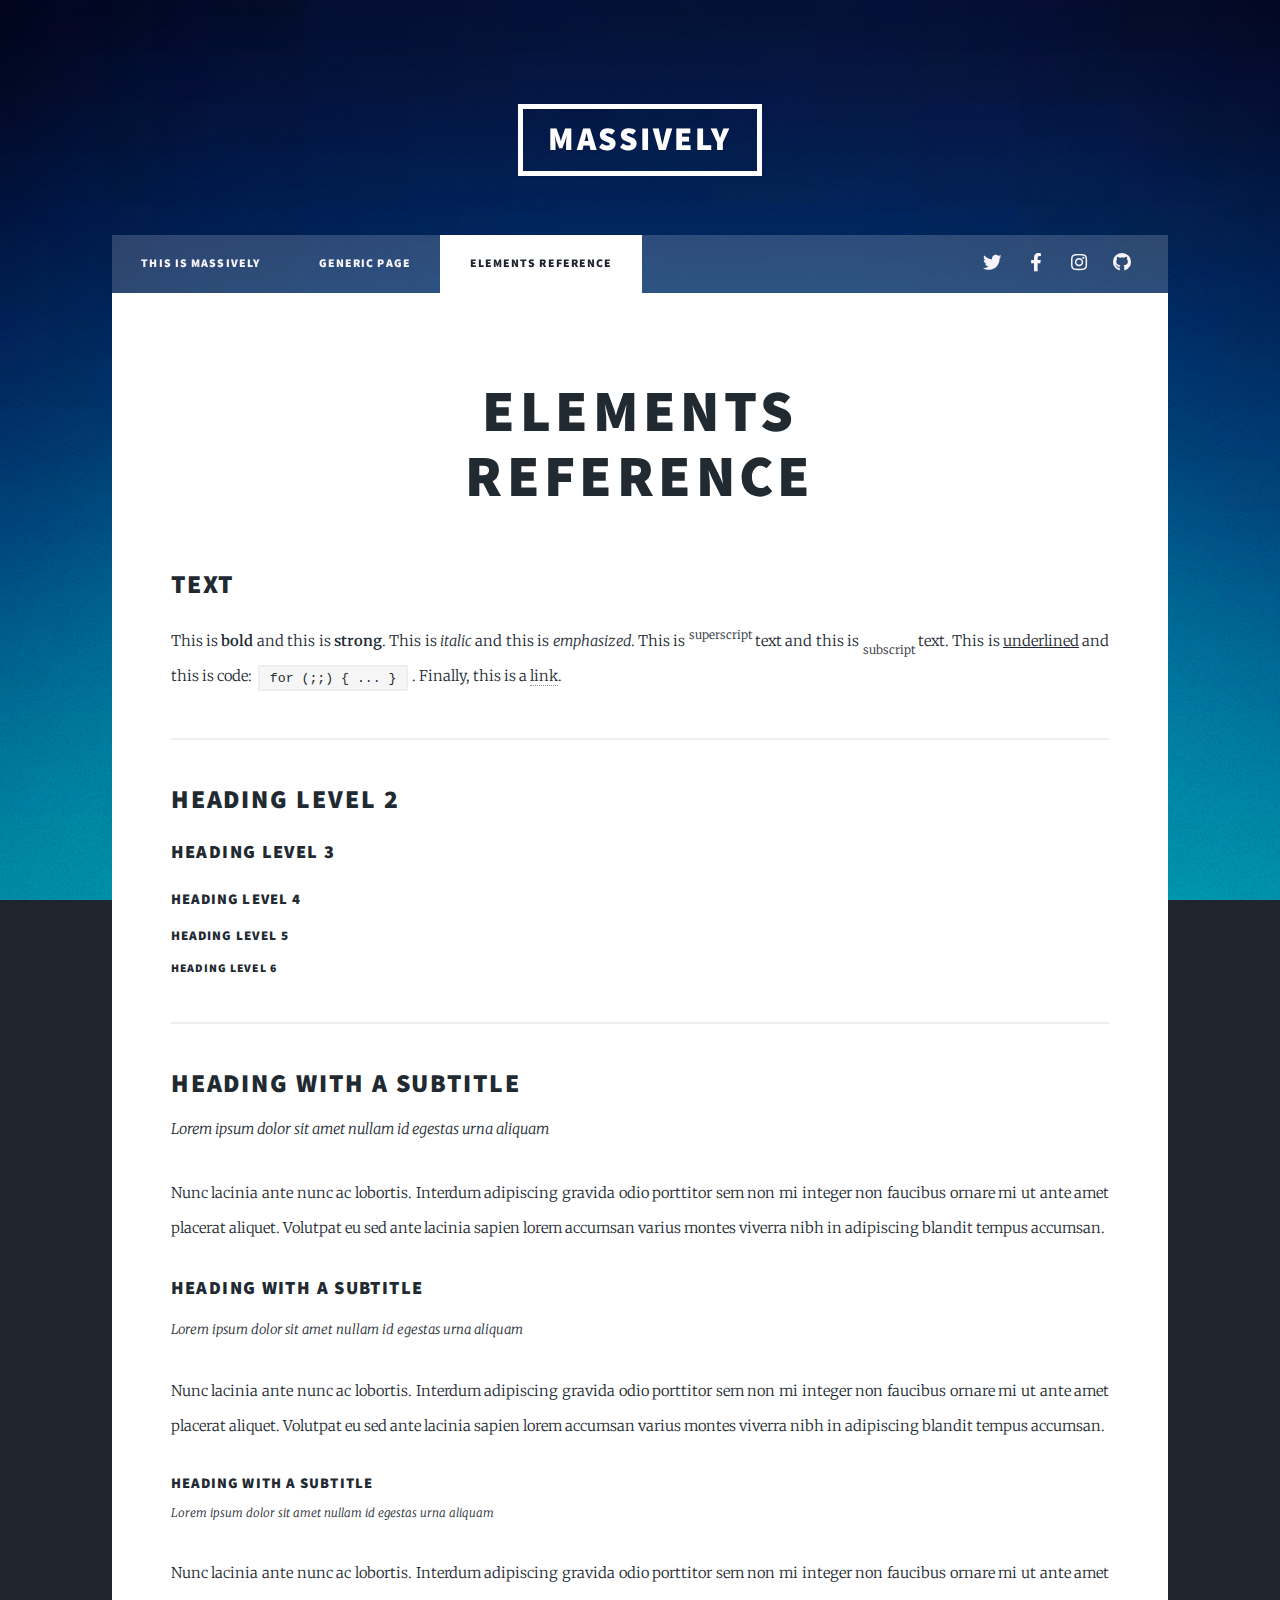
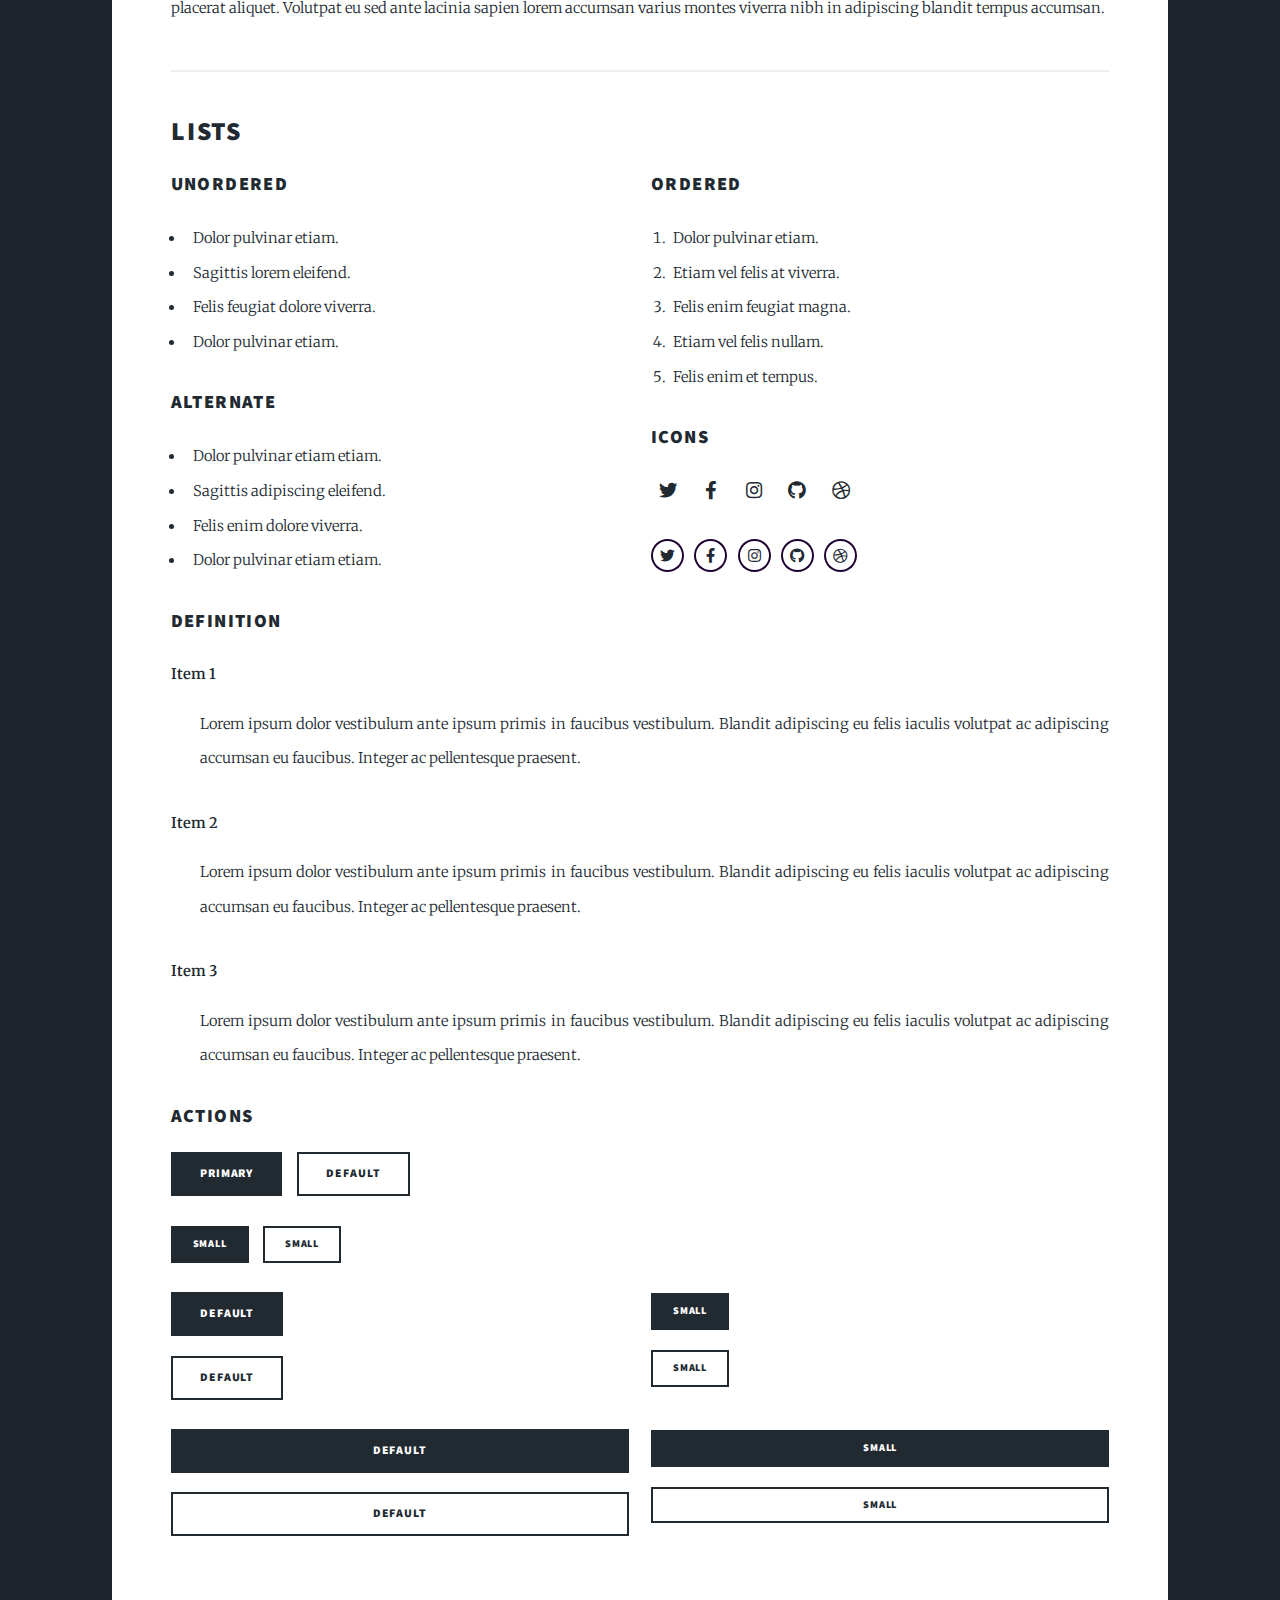
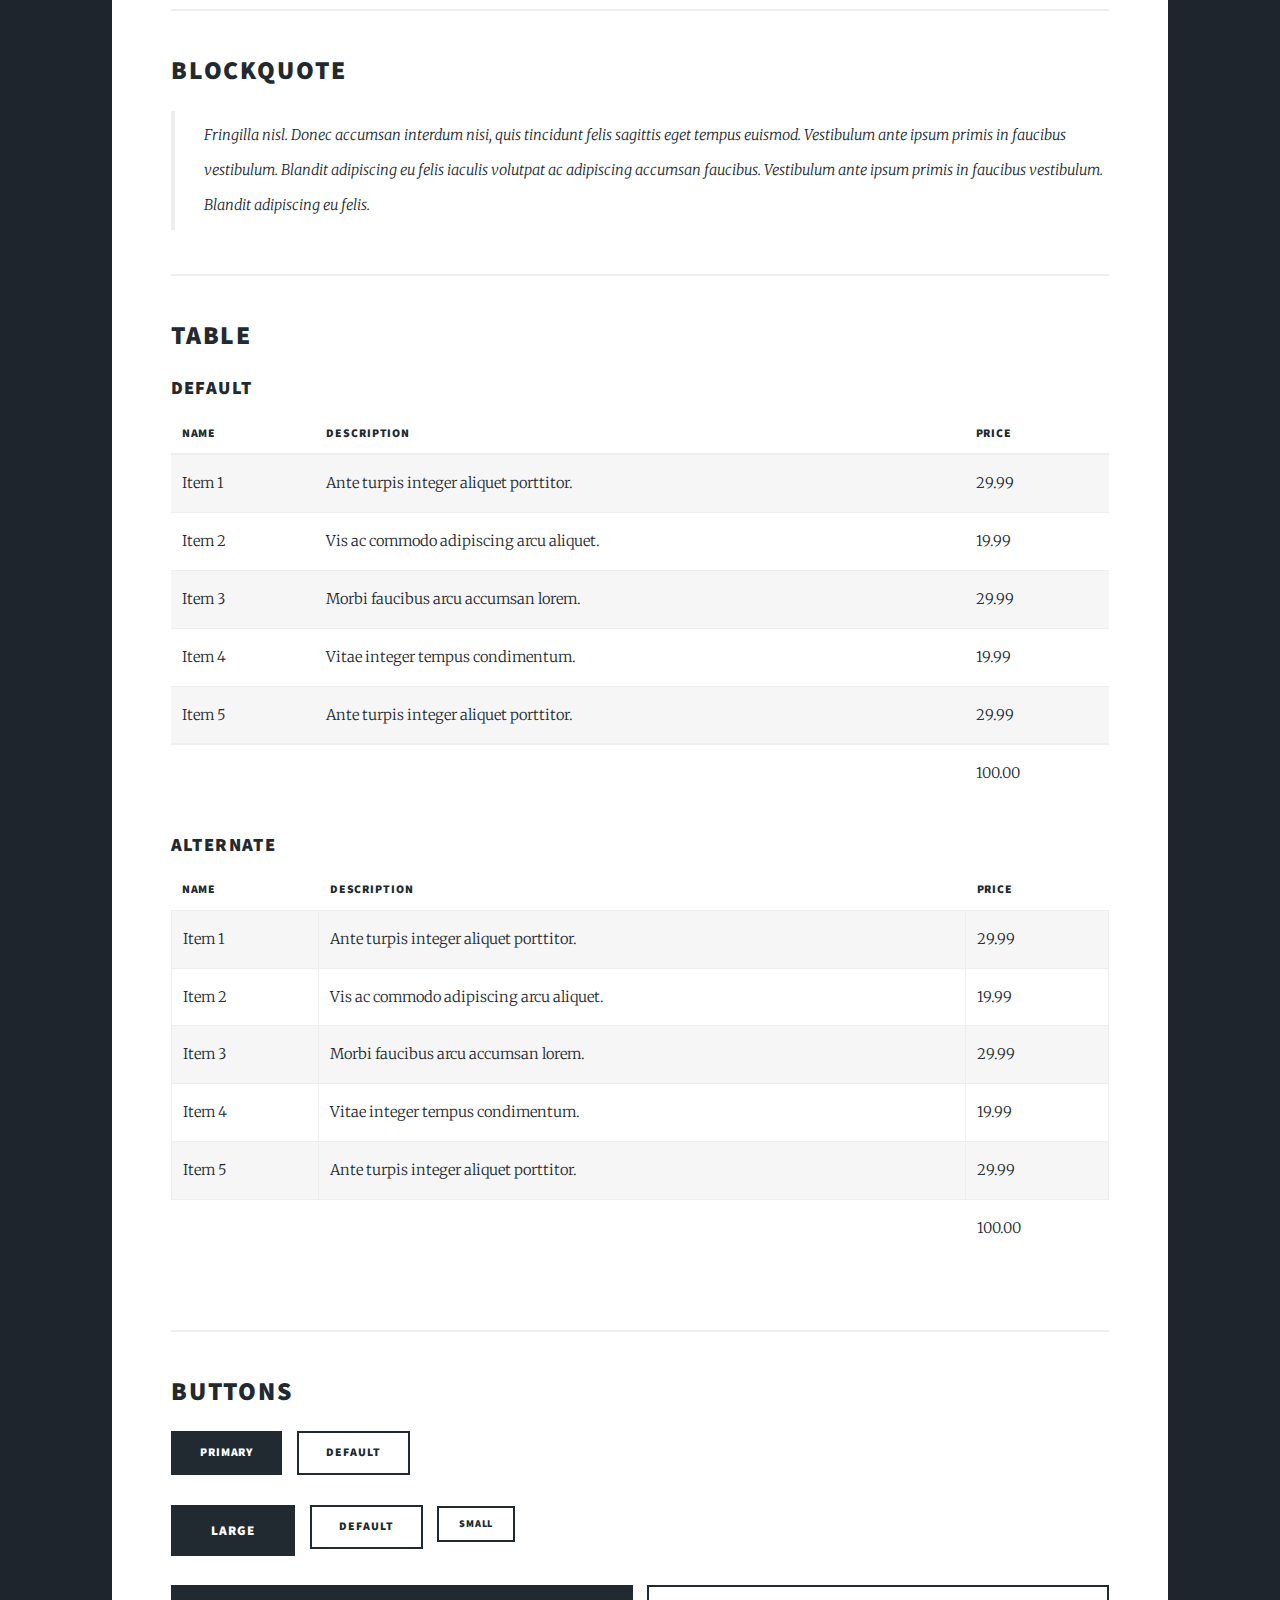
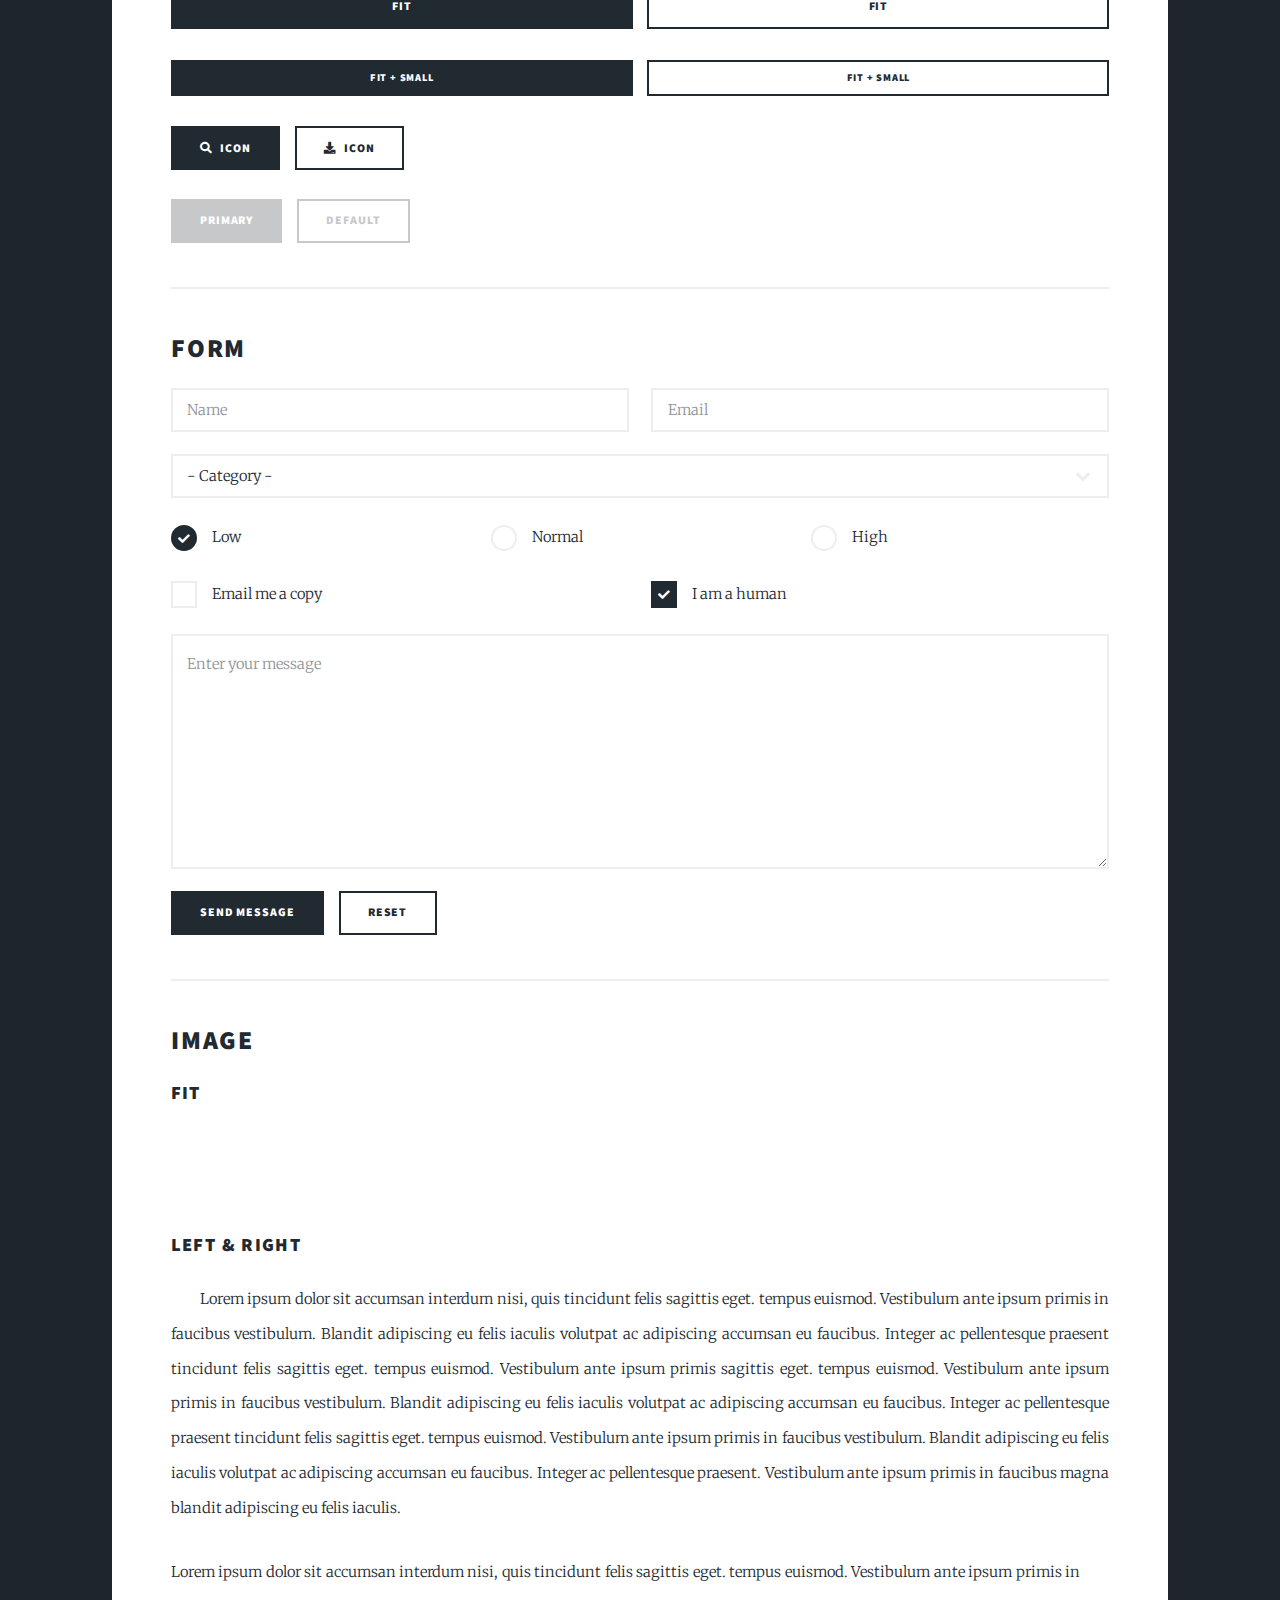
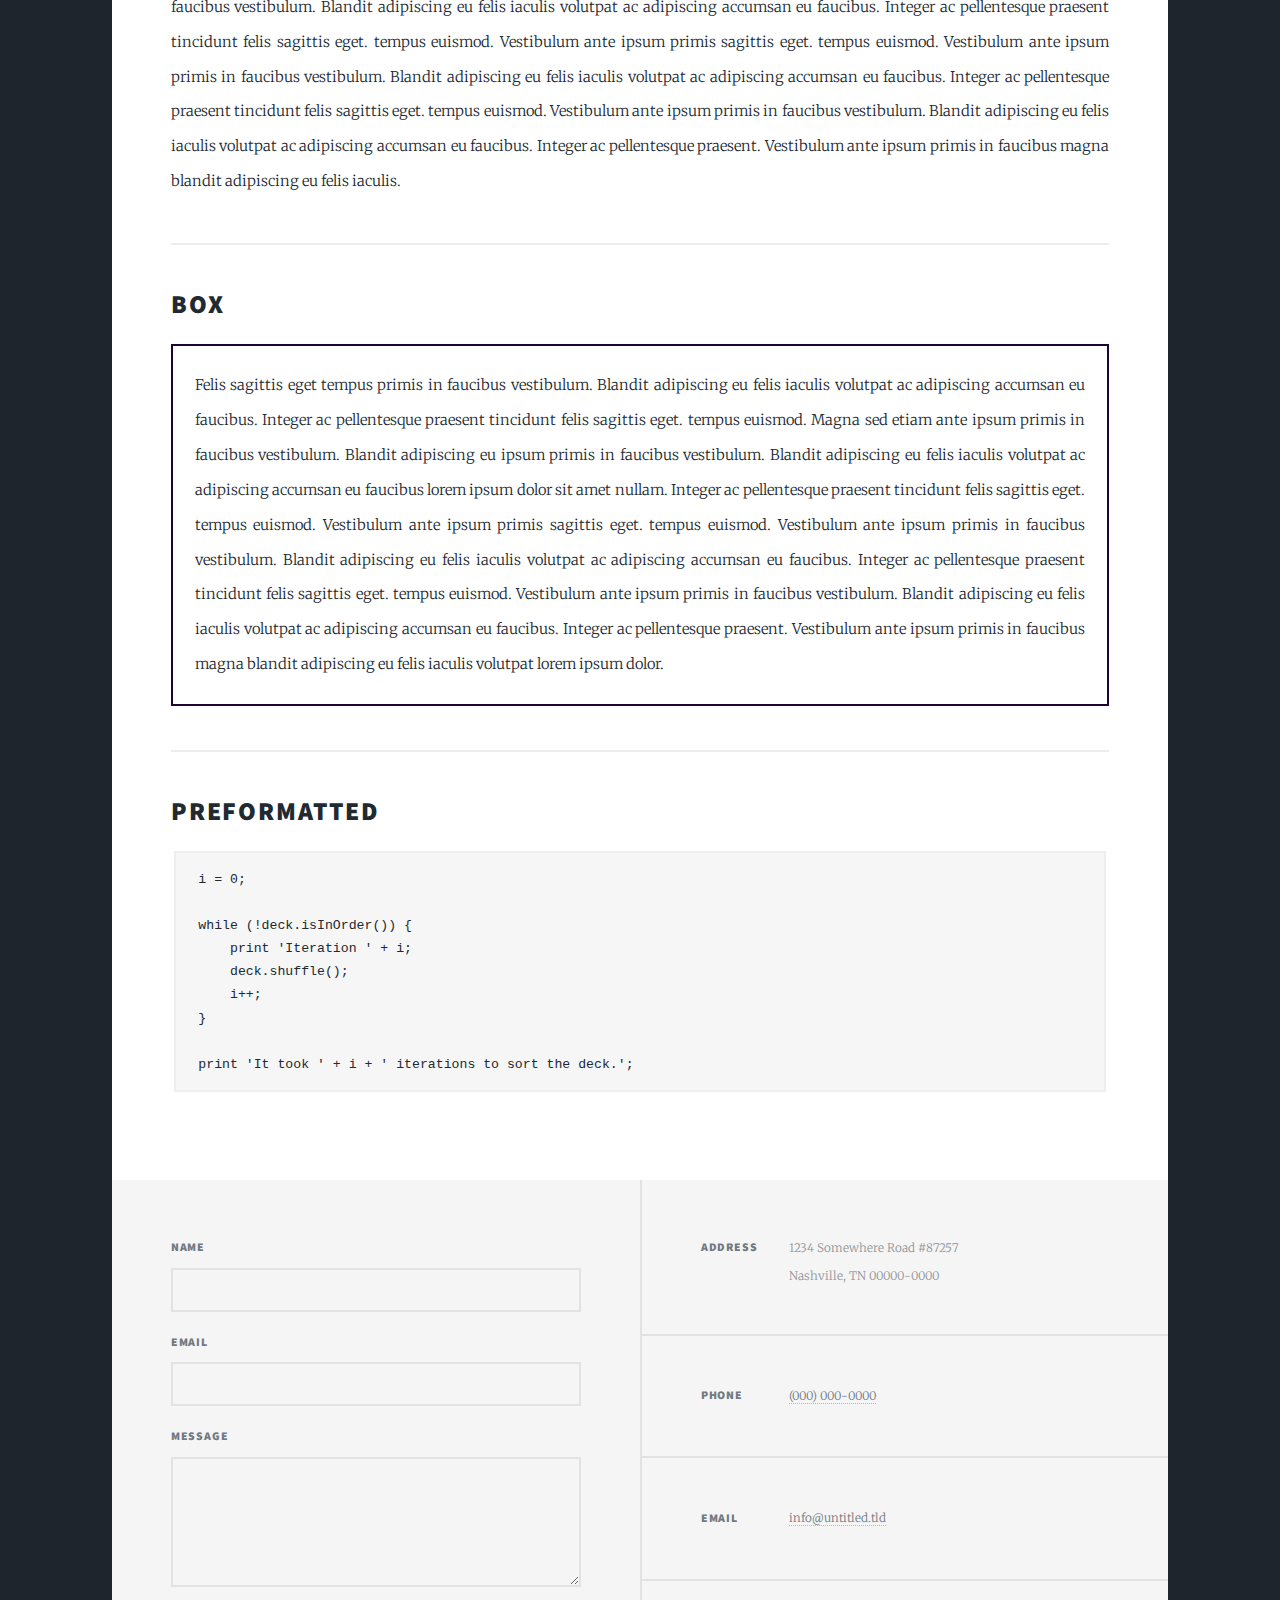
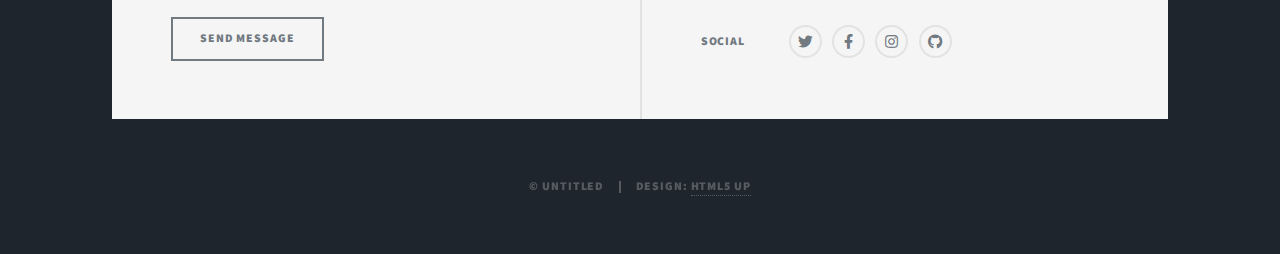
==== commit 14a8d86a: "Portfolio" ====
--- a/elements.html
+++ b/elements.html
@@ -6,7 +6,7 @@
 -->
 <html>
 	<head>
-		<title>Elements Reference - Massively by HTML5 UP</title>
+		<title>Certifications</title>
 		<meta charset="utf-8" />
 		<meta name="viewport" content="width=device-width, initial-scale=1, user-scalable=no" />
 		<link rel="stylesheet" href="assets/css/main.css" />
--- a/assets/css/main.css
+++ b/assets/css/main.css
@@ -298,7 +298,7 @@
 
 		a:hover {
 			border-bottom-color: transparent;
-			color: #18bfef !important;
+			color: #0609a7 !important;
 		}
 
 	strong, b {
@@ -2056,7 +2056,7 @@
 		}
 
 	.box {
-		border-color: #eeeeee;
+		border-color: #1f0332;;
 	}
 
 /* Button */
@@ -2215,8 +2215,8 @@
 		input[type="button"]:hover,
 		button:hover,
 		.button:hover {
-			box-shadow: inset 0 0 0 2px #18bfef;
-			color: #18bfef !important;
+			box-shadow: inset 0 0 0 2px #0609a7;
+			color: #0609a7 !important;
 		}
 
 		input[type="submit"].primary,
@@ -2234,7 +2234,7 @@
 			input[type="button"].primary:hover,
 			button.primary:hover,
 			.button.primary:hover {
-				background-color: #18bfef;
+				background-color: #0609a7;
 			}
 
 /* Form */
@@ -2886,7 +2886,7 @@
 		}
 
 	ul.divided li {
-		border-top-color: #eeeeee;
+		border-top-color: #1f0332;;
 	}
 
 	ul.icons li a.icon:hover:before {
@@ -2894,7 +2894,7 @@
 	}
 
 	ul.icons.alt li .icon:before {
-		box-shadow: inset 0 0 0 2px #eeeeee;
+		box-shadow: inset 0 0 0 2px #1f0332;
 	}
 
 	ul.icons.alt li a.icon:hover:before {
@@ -3234,7 +3234,7 @@
 			width: 100%;
 			height: 100%;
 			background-color: #212931;
-			background-image: url("../../images/overlay.png"), linear-gradient(0deg, rgba(0, 0, 0, 0.1), rgba(0, 0, 0, 0.1)), url("../../images/g.jpeg");
+			background-image: url("../../images/overlay.png"), linear-gradient(0deg, rgba(0, 0, 0, 0.1), rgba(0, 0, 0, 0.1)), url("../../images/bg.jpeg");
 			background-size: auto,								auto,														100% auto;
 			background-position: center,								center,														top center;
 			background-repeat: repeat,								no-repeat,													no-repeat;
@@ -3284,7 +3284,7 @@
 /* Intro */
 
 	#intro {
-		color: #ffffff;
+		color: #f8d7d7;
 		padding: 8rem 4rem 6rem 4rem ;
 		-moz-align-items: center;
 		-webkit-align-items: center;
@@ -3314,38 +3314,38 @@
 	}
 
 		#intro input, #intro select, #intro textarea {
-			color: #ffffff;
+			color: #c0e2fd;
 		}
 
 		#intro a {
-			color: #ffffff;
+			color: #c0e2fd;
 			border-bottom-color: rgba(255, 255, 255, 0.5);
 		}
 
 			#intro a:hover {
 				border-bottom-color: transparent;
-				color: #18bfef !important;
+				color: #a6e4f5 !important;
 			}
 
 		#intro strong, #intro b {
-			color: #ffffff;
+			color: #c0e2fd;
 		}
 
 		#intro h1, #intro h2, #intro h3, #intro h4, #intro h5, #intro h6 {
-			color: #ffffff;
+			color: #c0e2fd;
 		}
 
 		#intro blockquote {
-			border-left-color: #ffffff;
+			border-left-color: #c0e2fd;
 		}
 
 		#intro code {
 			background: rgba(255, 255, 255, 0.075);
-			border-color: #ffffff;
+			border-color: #fdc0c0;
 		}
 
 		#intro hr {
-			border-bottom-color: #ffffff;
+			border-bottom-color: #fdc0c0;
 		}
 
 		#intro input[type="submit"],
@@ -3363,8 +3363,8 @@
 			#intro input[type="button"]:hover,
 			#intro button:hover,
 			#intro .button:hover {
-				box-shadow: inset 0 0 0 2px #18bfef;
-				color: #18bfef !important;
+				box-shadow: inset 0 0 0 2px #d7f4fc;
+				color: #aaddeb !important;
 			}
 
 			#intro input[type="submit"].primary,
@@ -3533,7 +3533,7 @@
 
 			#header a:hover {
 				border-bottom-color: transparent;
-				color: #18bfef !important;
+				color: #f1f5f7 !important;
 			}
 
 		#header strong, #header b {
@@ -3577,8 +3577,8 @@
 		}
 
 			#header .logo:hover {
-				border-color: #18bfef !important;
-				color: #18bfef !important;
+				border-color: #ebf1f3 !important;
+				color: #e9eef0 !important;
 			}
 
 		@media screen and (max-width: 980px) {
@@ -3632,29 +3632,29 @@
 		}
 
 		#nav ul.icons li a.icon:hover:before {
-			color: #18bfef;
+			color: #f3f9fb;
 		}
 
 		#nav ul.icons.alt li .icon:before {
-			box-shadow: inset 0 0 0 2px #ffffff;
+			box-shadow: inset 0 0 0 2px #eceaee;;
 		}
 
 		#nav ul.icons.alt li a.icon:hover:before {
-			box-shadow: inset 0 0 0 2px #18bfef;
+			box-shadow: inset 0 0 0 2px #f3f4f5;
 		}
 
 		#nav input, #nav select, #nav textarea {
-			color: #ffffff;
+			color: #1f0332;;
 		}
 
 		#nav a {
-			color: #ffffff;
+			color: #f8f4fb;;
 			border-bottom-color: rgba(255, 255, 255, 0.5);
 		}
 
 			#nav a:hover {
 				border-bottom-color: transparent;
-				color: #18bfef !important;
+				color: #f2f5f6 !important;
 			}
 
 		#nav strong, #nav b {
@@ -3670,7 +3670,7 @@
 		}
 
 		#nav code {
-			background: rgba(255, 255, 255, 0.075);
+			background: rgba(241, 238, 238, 0.075);
 			border-color: #ffffff;
 		}
 
@@ -3718,7 +3718,7 @@
 
 					#nav ul.links li a:hover {
 						color: inherit !important;
-						background-color: rgba(255, 255, 255, 0.1);
+						background-color: rgba(243, 240, 240, 0.1);
 					}
 
 				#nav ul.links li.active {
@@ -3730,7 +3730,7 @@
 					}
 
 						#nav ul.links li.active a:hover {
-							color: #18bfef !important;
+							color: #3c4bf8 !important;
 						}
 
 		#nav ul.icons {
@@ -3974,7 +3974,7 @@
 
 			#footer a:hover {
 				border-bottom-color: transparent;
-				color: #18bfef !important;
+				color: #120791 !important;
 			}
 
 		#footer strong, #footer b {
@@ -4017,7 +4017,7 @@
 			#footer input[type="button"]:hover,
 			#footer button:hover,
 			#footer .button:hover {
-				box-shadow: inset 0 0 0 2px #18bfef;
+				box-shadow: inset 0 0 0 2px #0a008c;
 				color: #18bfef !important;
 			}
 
@@ -4036,7 +4036,7 @@
 				#footer input[type="button"].primary:hover,
 				#footer button.primary:hover,
 				#footer .button.primary:hover {
-					background-color: #18bfef;
+					background-color: #07209b;
 				}
 
 		#footer label {
@@ -4056,7 +4056,7 @@
 			#footer input[type="email"]:focus,
 			#footer select:focus,
 			#footer textarea:focus {
-				border-color: #18bfef;
+				border-color: #04068a;
 			}
 
 		#footer select {
@@ -4091,7 +4091,7 @@
 
 		#footer input[type="checkbox"]:focus + label:before,
 		#footer input[type="radio"]:focus + label:before {
-			border-color: #18bfef;
+			border-color: #10017b;
 		}
 
 		#footer ::-webkit-input-placeholder {
@@ -4119,7 +4119,7 @@
 		}
 
 		#footer ul.icons li a.icon:hover:before {
-			color: #18bfef;
+			color: #040667;
 		}
 
 		#footer ul.icons.alt li .icon:before {
@@ -4127,7 +4127,7 @@
 		}
 
 		#footer ul.icons.alt li a.icon:hover:before {
-			box-shadow: inset 0 0 0 2px #18bfef;
+			box-shadow: inset 0 0 0 2px #040667;
 		}
 
 		#footer header.major .date:before, #footer header.major .date:after {
@@ -4167,14 +4167,14 @@
 		}
 
 			#footer .pagination a:hover {
-				color: #18bfef !important;
-				border-color: #18bfef;
+				color: #040667 !important;
+				border-color: #040667;
 				z-index: 1;
 			}
 
 				#footer .pagination a:hover + a,
 				#footer .pagination a:hover + span {
-					border-left-color: #18bfef;
+					border-left-color: #040667;
 				}
 
 			#footer .pagination a.active {
@@ -4411,7 +4411,7 @@
 
 			#copyright a:hover {
 				border-bottom-color: transparent;
-				color: #18bfef !important;
+				color: #040667 !important;
 			}
 
 		#copyright strong, #copyright b {
